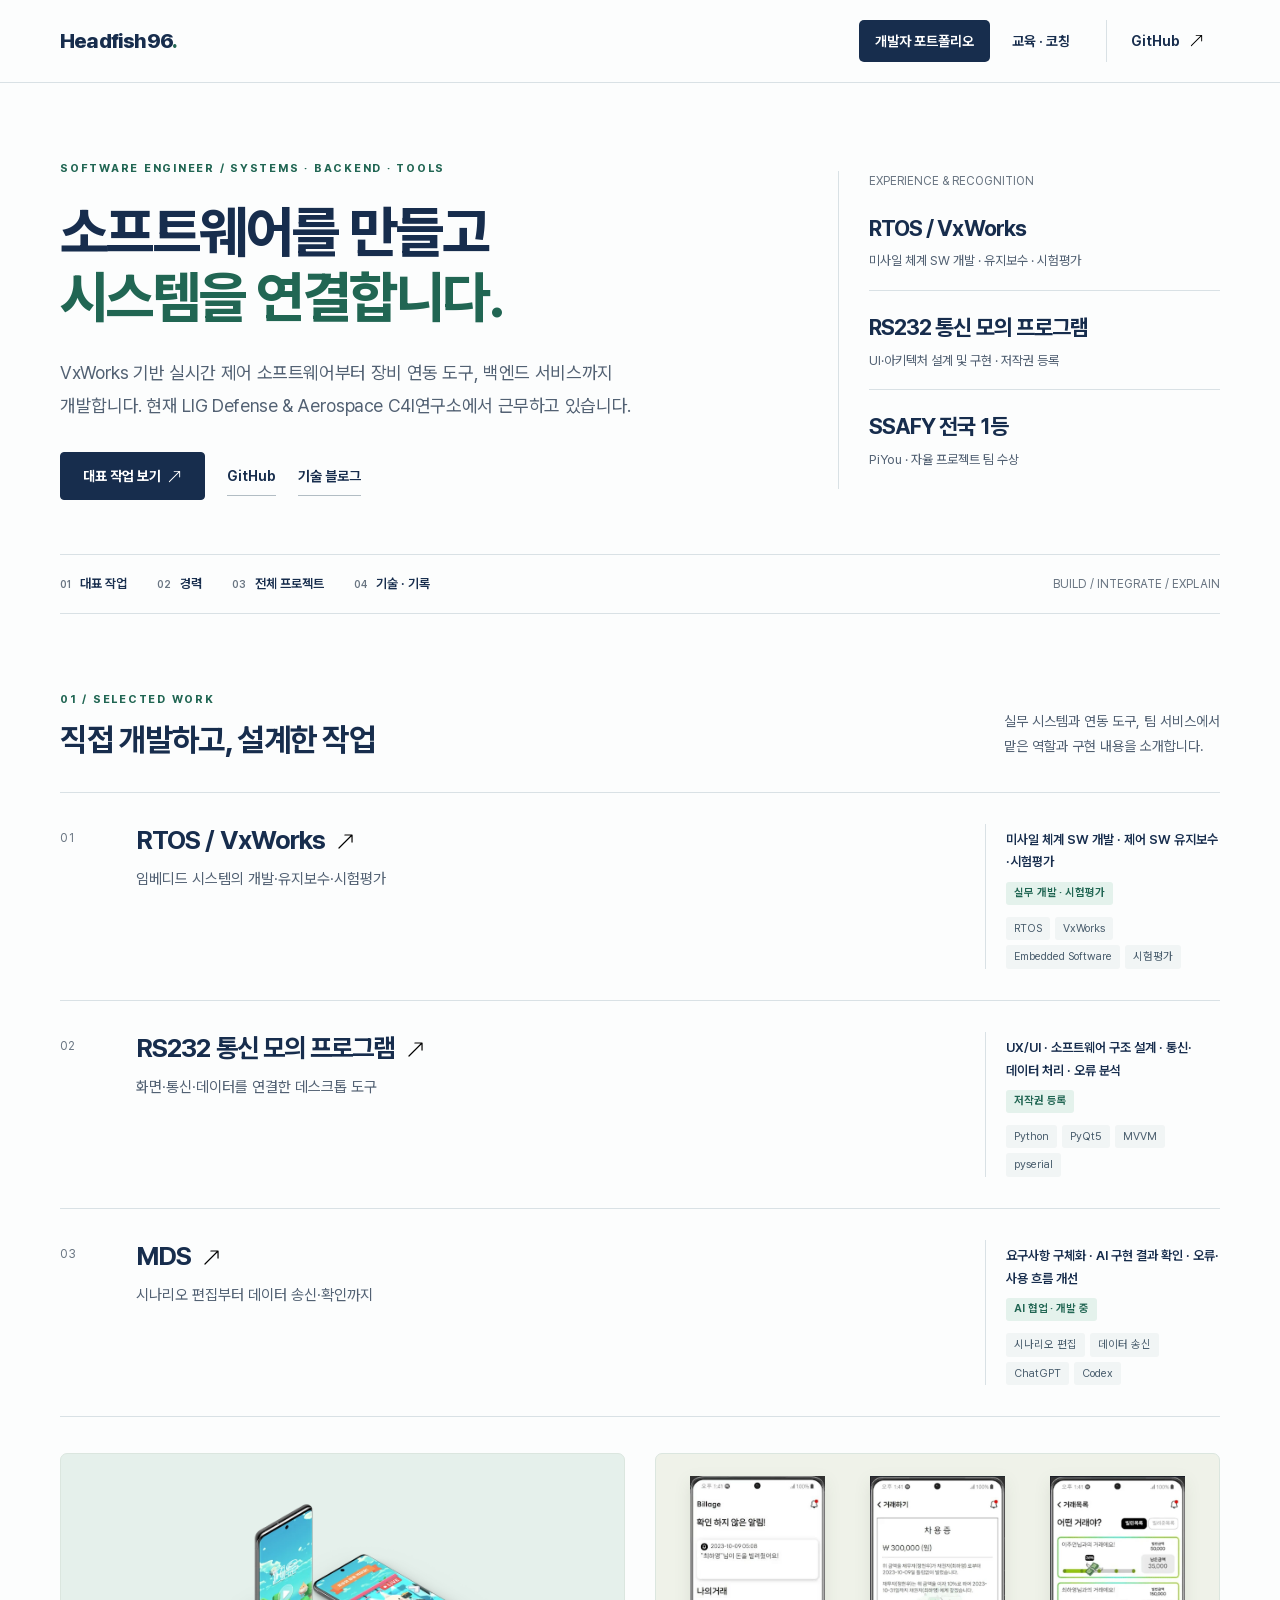
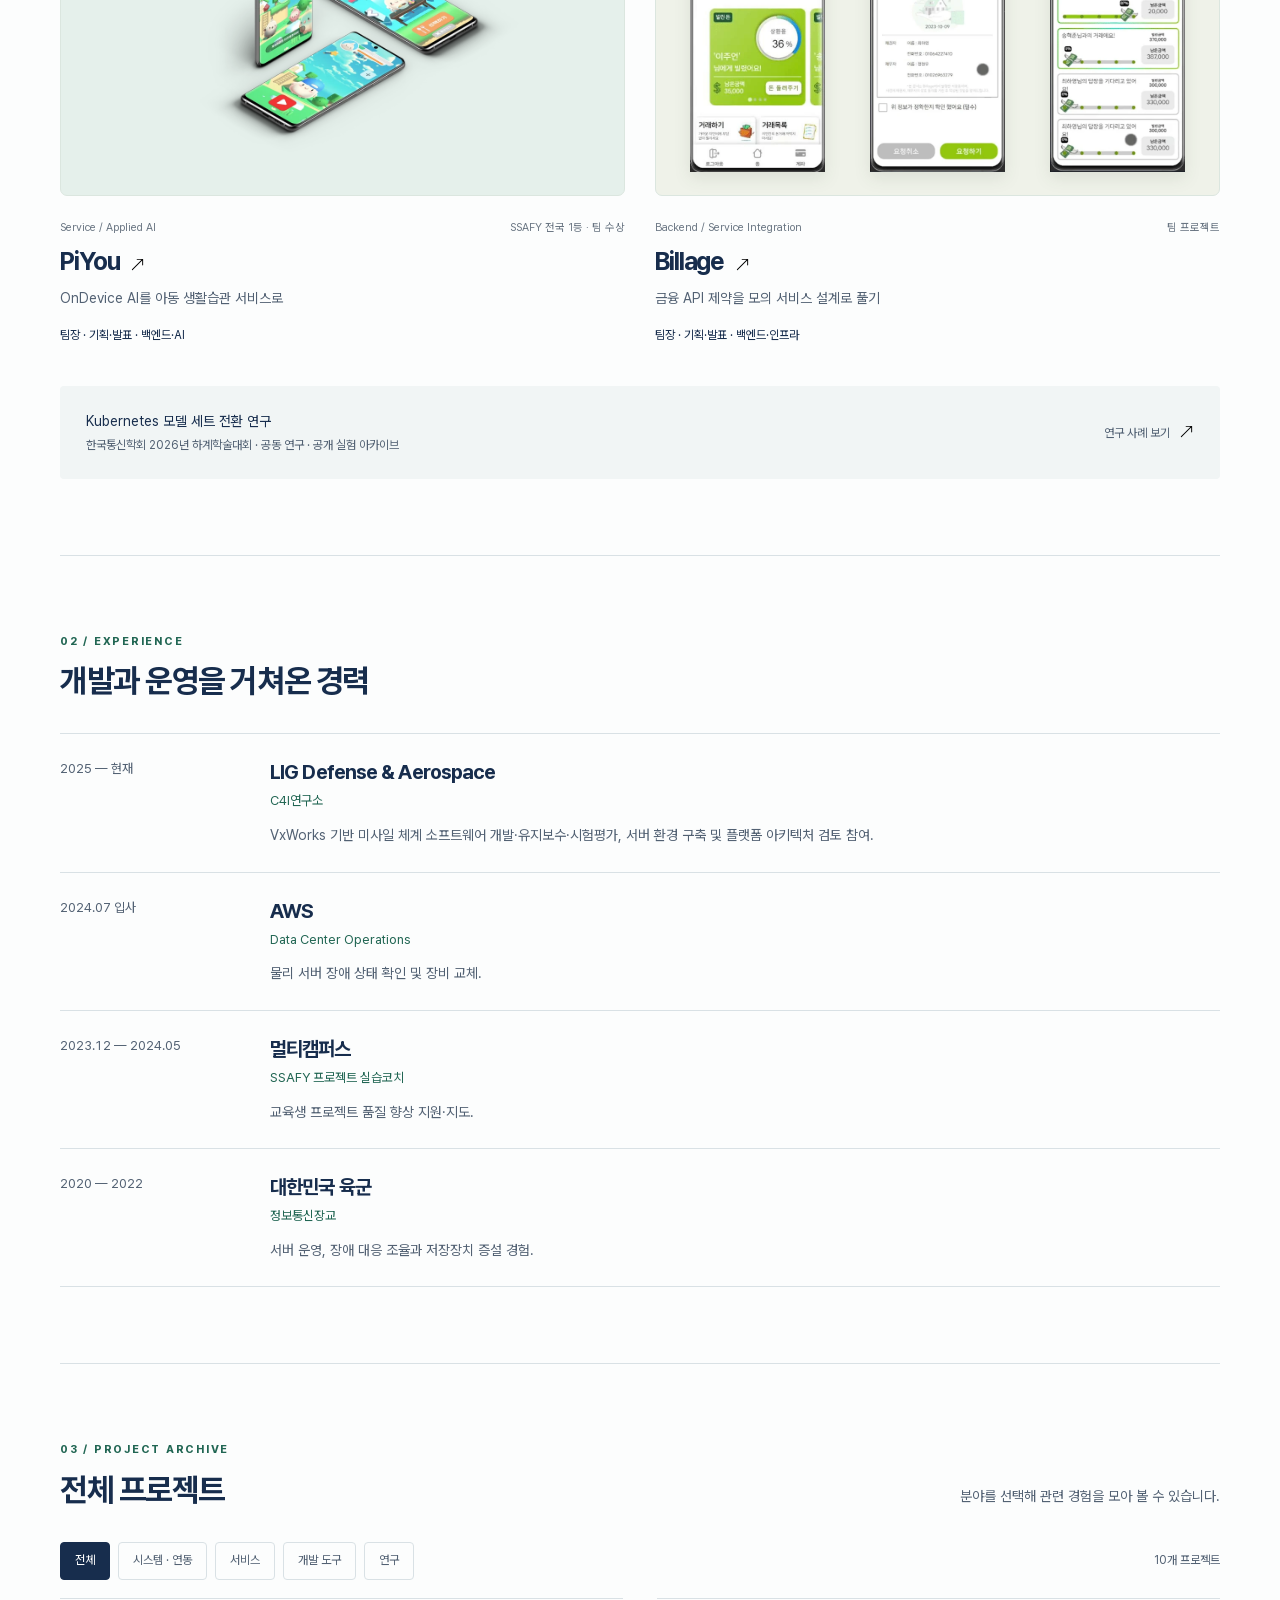
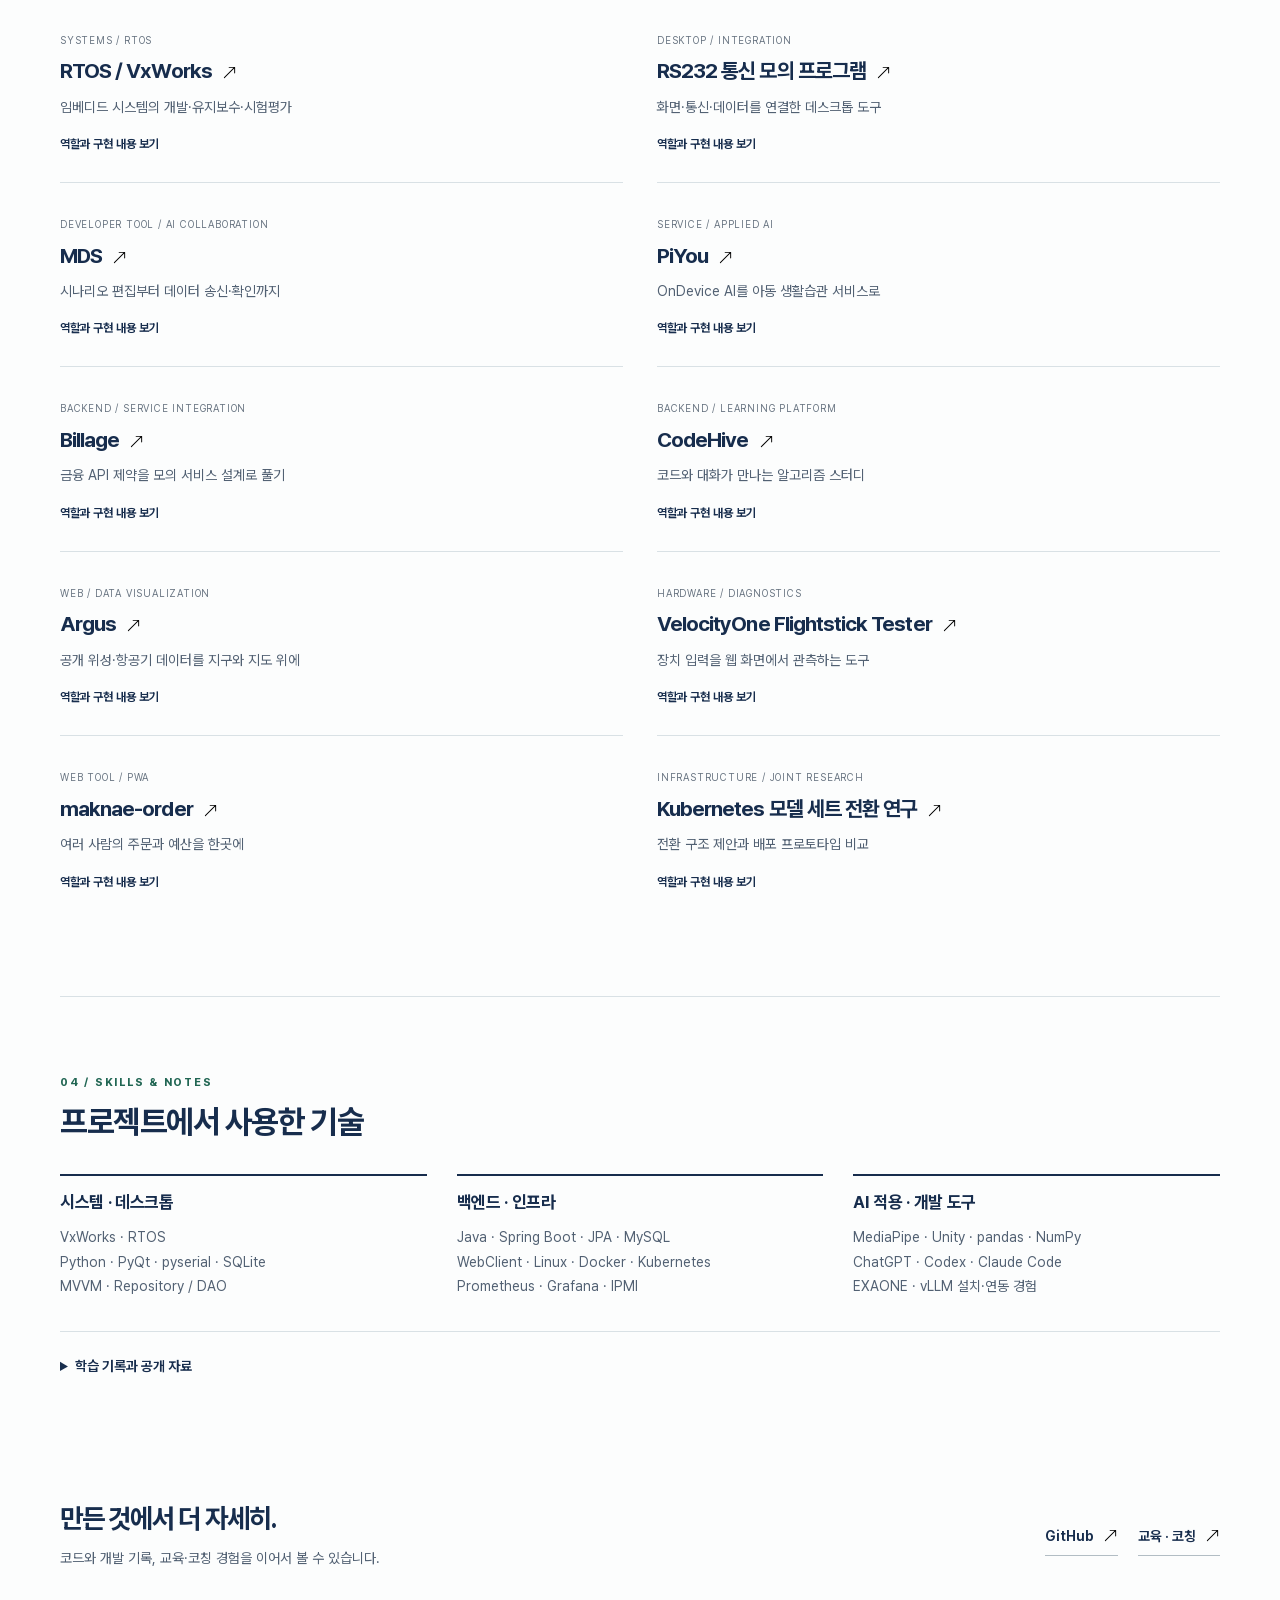
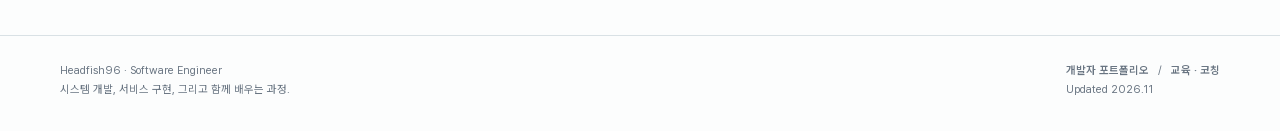
==== docs/developer.html @ dfd62436 "Redesign teaching portfolio and add general developer portfolio" ====
<!doctype html>
<html lang="ko"><head><meta charset="utf-8"><meta name="viewport" content="width=device-width,initial-scale=1">
<title>개발자 포트폴리오 · Headfish96</title><meta name="description" content="VxWorks RTOS, 통신 모의 프로그램, 백엔드와 인프라. Headfish96의 개발·설계 사례와 공개 프로젝트.">
<meta name="theme-color" content="#172d4d"><link rel="canonical" href="https://headfish96.github.io/Headfish96/developer.html">
<meta property="og:title" content="개발자 포트폴리오 · Headfish96"><meta property="og:description" content="VxWorks RTOS, 통신 모의 프로그램, 백엔드와 인프라. Headfish96의 개발·설계 사례와 공개 프로젝트."><meta property="og:type" content="website"><meta property="og:url" content="https://headfish96.github.io/Headfish96/developer.html">
<link rel="icon" href="assets/favicon.svg" type="image/svg+xml"><link rel="preload" href="assets/PretendardVariable.woff2" as="font" type="font/woff2" crossorigin>
<link rel="stylesheet" href="portfolio.css"><script src="portfolio.js" defer></script></head>
<body data-page="developer"><a class="skip" href="#main">본문으로 이동</a>
<header class="site-header"><div class="wrap header-inner"><a class="brand" href="developer.html">Headfish96<span class="brand-dot">.</span></a><nav class="main-nav" aria-label="포트폴리오 선택">
<a href="developer.html" aria-current="page">개발자 포트폴리오</a>
<a href="index.html" >교육 · 코칭</a>
<a class="external" href="https://github.com/Headfish96">GitHub <img class="arrow" src="assets/arrow-up-right.svg" alt="" aria-hidden="true"></a></nav></div></header><main id="main"><div class="wrap"><section class="hero" aria-labelledby="intro-heading"><div><p class="eyebrow">Software Engineer / Systems · Backend · Tools</p><h1 id="intro-heading">소프트웨어를 만들고<br><span>시스템을 연결합니다.</span></h1><p class="lead">VxWorks 기반 실시간 제어 소프트웨어부터 장비 연동 도구, 백엔드 서비스까지 개발합니다. 현재 LIG Defense & Aerospace C4I연구소에서 근무하고 있습니다.</p><div class="hero-links"><a class="button" href="#selected">대표 작업 보기<img class="arrow" src="assets/arrow-up-right.svg" alt="" aria-hidden="true"></a><a class="text-link" href="https://github.com/Headfish96">GitHub</a><a class="text-link" href="https://coder-angrybird.tistory.com/">기술 블로그</a></div></div><aside class="hero-note" aria-label="주요 경험"><p>EXPERIENCE & RECOGNITION</p><div class="proof"><strong>RTOS / VxWorks</strong><span>미사일 체계 SW 개발 · 유지보수 · 시험평가</span></div><div class="proof"><strong>RS232 통신 모의 프로그램</strong><span>UI·아키텍처 설계 및 구현 · 저작권 등록</span></div><div class="proof"><strong>SSAFY 전국 1등</strong><span>PiYou · 자율 프로젝트 팀 수상</span></div></aside></section>
<nav class="section-nav" aria-label="페이지 목차"><a href="#selected"><span class="number">01</span>대표 작업</a><a href="#experience"><span class="number">02</span>경력</a><a href="#archive"><span class="number">03</span>전체 프로젝트</a><a href="#skills"><span class="number">04</span>기술 · 기록</a><span class="meta">BUILD / INTEGRATE / EXPLAIN</span></nav>
<section class="section" id="selected"><div class="section-head"><div><p class="eyebrow">01 / Selected work</p><h2>직접 개발하고, 설계한 작업</h2></div><p>실무 시스템과 연동 도구, 팀 서비스에서<br>맡은 역할과 구현 내용을 소개합니다.</p></div><div class="project-list"><article class="project-item" id="rtos"><span class="project-num">01</span><div><h3><a href="projects/rtos.html">RTOS / VxWorks <img class="arrow" src="assets/arrow-up-right.svg" alt="" aria-hidden="true"></a></h3><p class="summary">임베디드 시스템의 개발·유지보수·시험평가</p></div><div class="project-meta"><strong>미사일 체계 SW 개발 · 제어 SW 유지보수·시험평가</strong><span class="status">실무 개발 · 시험평가</span><ul class="tags" aria-label="사용 기술"><li>RTOS</li><li>VxWorks</li><li>Embedded Software</li><li>시험평가</li></ul></div></article><article class="project-item" id="serial-simulator"><span class="project-num">02</span><div><h3><a href="projects/serial-simulator.html">RS232 통신 모의 프로그램 <img class="arrow" src="assets/arrow-up-right.svg" alt="" aria-hidden="true"></a></h3><p class="summary">화면·통신·데이터를 연결한 데스크톱 도구</p></div><div class="project-meta"><strong>UX/UI · 소프트웨어 구조 설계 · 통신·데이터 처리 · 오류 분석</strong><span class="status">저작권 등록</span><ul class="tags" aria-label="사용 기술"><li>Python</li><li>PyQt5</li><li>MVVM</li><li>pyserial</li></ul></div></article><article class="project-item" id="mds"><span class="project-num">03</span><div><h3><a href="projects/mds.html">MDS <img class="arrow" src="assets/arrow-up-right.svg" alt="" aria-hidden="true"></a></h3><p class="summary">시나리오 편집부터 데이터 송신·확인까지</p></div><div class="project-meta"><strong>요구사항 구체화 · AI 구현 결과 확인 · 오류·사용 흐름 개선</strong><span class="status">AI 협업 · 개발 중</span><ul class="tags" aria-label="사용 기술"><li>시나리오 편집</li><li>데이터 송신</li><li>ChatGPT</li><li>Codex</li></ul></div></article></div><div class="showcase"><article class="showcase-card" id="piyou"><a class="showcase-media piyou" href="projects/piyou.html" aria-label="PiYou 상세 사례"><img src="assets/piyou.webp" alt="PiYou의 실제 모바일 앱 화면" loading="lazy"></a><div class="showcase-copy"><div class="kicker"><span>Service / Applied AI</span><span>SSAFY 전국 1등 · 팀 수상</span></div><h3><a href="projects/piyou.html">PiYou <img class="arrow" src="assets/arrow-up-right.svg" alt="" aria-hidden="true"></a></h3><p>OnDevice AI를 아동 생활습관 서비스로</p><p class="role">팀장 · 기획·발표 · 백엔드·AI</p></div></article><article class="showcase-card" id="billage"><a class="showcase-media billage" href="projects/billage.html" aria-label="Billage 상세 사례"><img src="assets/billage-home.webp" alt="Billage 거래 현황 화면" loading="lazy" width="270" height="550"><img src="assets/billage-contract.webp" alt="Billage 차용증 화면" loading="lazy" width="270" height="550"><img src="assets/billage-history.webp" alt="Billage 거래 내역 화면" loading="lazy" width="270" height="550"></a><div class="showcase-copy"><div class="kicker"><span>Backend / Service Integration</span><span>팀 프로젝트</span></div><h3><a href="projects/billage.html">Billage <img class="arrow" src="assets/arrow-up-right.svg" alt="" aria-hidden="true"></a></h3><p>금융 API 제약을 모의 서비스 설계로 풀기</p><p class="role">팀장 · 기획·발표 · 백엔드·인프라</p></div></article></div><a class="inline-more" href="projects/model-transition.html"><div><p>Kubernetes 모델 세트 전환 연구</p><span>한국통신학회 2026년 하계학술대회 · 공동 연구 · 공개 실험 아카이브</span></div><span>연구 사례 보기 <img class="arrow" src="assets/arrow-up-right.svg" alt="" aria-hidden="true"></span></a></section>
<section class="section" id="experience"><div class="section-head"><div><p class="eyebrow">02 / Experience</p><h2>개발과 운영을 거쳐온 경력</h2></div></div><div class="experience-list"><article class="experience-item"><time>2025 — 현재</time><div><h3>LIG Defense & Aerospace</h3><p class="role">C4I연구소</p><p>VxWorks 기반 미사일 체계 소프트웨어 개발·유지보수·시험평가, 서버 환경 구축 및 플랫폼 아키텍처 검토 참여.</p></div></article><article class="experience-item"><time>2024.07 입사</time><div><h3>AWS</h3><p class="role">Data Center Operations</p><p>물리 서버 장애 상태 확인 및 장비 교체.</p></div></article><article class="experience-item"><time>2023.12 — 2024.05</time><div><h3>멀티캠퍼스</h3><p class="role">SSAFY 프로젝트 실습코치</p><p>교육생 프로젝트 품질 향상 지원·지도.</p></div></article><article class="experience-item"><time>2020 — 2022</time><div><h3>대한민국 육군</h3><p class="role">정보통신장교</p><p>서버 운영, 장애 대응 조율과 저장장치 증설 경험.</p></div></article></div></section>
<section class="section" id="archive"><div class="section-head"><div><p class="eyebrow">03 / Project archive</p><h2>전체 프로젝트</h2></div><p>분야를 선택해 관련 경험을 모아 볼 수 있습니다.</p></div><div class="archive-top"><div class="filters" role="group" aria-label="프로젝트 분야"><button class="filter" type="button" data-filter="all" aria-pressed="true">전체</button><button class="filter" type="button" data-filter="systems" aria-pressed="false">시스템 · 연동</button><button class="filter" type="button" data-filter="services" aria-pressed="false">서비스</button><button class="filter" type="button" data-filter="tools" aria-pressed="false">개발 도구</button><button class="filter" type="button" data-filter="research" aria-pressed="false">연구</button></div><p class="result-count" aria-live="polite" data-result-count>10개 프로젝트</p></div><div class="archive-grid"><article class="archive-item" data-project-category="systems"><p class="category">Systems / RTOS</p><h3><a href="projects/rtos.html">RTOS / VxWorks <img class="arrow" src="assets/arrow-up-right.svg" alt="" aria-hidden="true"></a></h3><p>임베디드 시스템의 개발·유지보수·시험평가</p><a class="details-link" href="projects/rtos.html">역할과 구현 내용 보기</a></article><article class="archive-item" data-project-category="systems"><p class="category">Desktop / Integration</p><h3><a href="projects/serial-simulator.html">RS232 통신 모의 프로그램 <img class="arrow" src="assets/arrow-up-right.svg" alt="" aria-hidden="true"></a></h3><p>화면·통신·데이터를 연결한 데스크톱 도구</p><a class="details-link" href="projects/serial-simulator.html">역할과 구현 내용 보기</a></article><article class="archive-item" data-project-category="tools"><p class="category">Developer Tool / AI Collaboration</p><h3><a href="projects/mds.html">MDS <img class="arrow" src="assets/arrow-up-right.svg" alt="" aria-hidden="true"></a></h3><p>시나리오 편집부터 데이터 송신·확인까지</p><a class="details-link" href="projects/mds.html">역할과 구현 내용 보기</a></article><article class="archive-item" data-project-category="services"><p class="category">Service / Applied AI</p><h3><a href="projects/piyou.html">PiYou <img class="arrow" src="assets/arrow-up-right.svg" alt="" aria-hidden="true"></a></h3><p>OnDevice AI를 아동 생활습관 서비스로</p><a class="details-link" href="projects/piyou.html">역할과 구현 내용 보기</a></article><article class="archive-item" data-project-category="services"><p class="category">Backend / Service Integration</p><h3><a href="projects/billage.html">Billage <img class="arrow" src="assets/arrow-up-right.svg" alt="" aria-hidden="true"></a></h3><p>금융 API 제약을 모의 서비스 설계로 풀기</p><a class="details-link" href="projects/billage.html">역할과 구현 내용 보기</a></article><article class="archive-item" data-project-category="services"><p class="category">Backend / Learning Platform</p><h3><a href="projects/codehive.html">CodeHive <img class="arrow" src="assets/arrow-up-right.svg" alt="" aria-hidden="true"></a></h3><p>코드와 대화가 만나는 알고리즘 스터디</p><a class="details-link" href="projects/codehive.html">역할과 구현 내용 보기</a></article><article class="archive-item" data-project-category="tools"><p class="category">Web / Data Visualization</p><h3><a href="projects/argus.html">Argus <img class="arrow" src="assets/arrow-up-right.svg" alt="" aria-hidden="true"></a></h3><p>공개 위성·항공기 데이터를 지구와 지도 위에</p><a class="details-link" href="projects/argus.html">역할과 구현 내용 보기</a></article><article class="archive-item" data-project-category="systems"><p class="category">Hardware / Diagnostics</p><h3><a href="projects/flightstick.html">VelocityOne Flightstick Tester <img class="arrow" src="assets/arrow-up-right.svg" alt="" aria-hidden="true"></a></h3><p>장치 입력을 웹 화면에서 관측하는 도구</p><a class="details-link" href="projects/flightstick.html">역할과 구현 내용 보기</a></article><article class="archive-item" data-project-category="tools"><p class="category">Web Tool / PWA</p><h3><a href="projects/maknae.html">maknae-order <img class="arrow" src="assets/arrow-up-right.svg" alt="" aria-hidden="true"></a></h3><p>여러 사람의 주문과 예산을 한곳에</p><a class="details-link" href="projects/maknae.html">역할과 구현 내용 보기</a></article><article class="archive-item" data-project-category="research"><p class="category">Infrastructure / Joint Research</p><h3><a href="projects/model-transition.html">Kubernetes 모델 세트 전환 연구 <img class="arrow" src="assets/arrow-up-right.svg" alt="" aria-hidden="true"></a></h3><p>전환 구조 제안과 배포 프로토타입 비교</p><a class="details-link" href="projects/model-transition.html">역할과 구현 내용 보기</a></article></div></section>
<section class="section" id="skills"><div class="section-head"><div><p class="eyebrow">04 / Skills & notes</p><h2>프로젝트에서 사용한 기술</h2></div></div><div class="skill-grid"><article class="skill-block"><h3>시스템 · 데스크톱</h3><p>VxWorks · RTOS<br>Python · PyQt · pyserial · SQLite<br>MVVM · Repository / DAO</p></article><article class="skill-block"><h3>백엔드 · 인프라</h3><p>Java · Spring Boot · JPA · MySQL<br>WebClient · Linux · Docker · Kubernetes<br>Prometheus · Grafana · IPMI</p></article><article class="skill-block"><h3>AI 적용 · 개발 도구</h3><p>MediaPipe · Unity · pandas · NumPy<br>ChatGPT · Codex · Claude Code<br>EXAONE · vLLM 설치·연동 경험</p></article></div><details class="learning"><summary>학습 기록과 공개 자료</summary><div class="learning-links"><a href="https://github.com/Headfish96/Algorithm">알고리즘</a><a href="https://github.com/Headfish96/CS-Study">CS 스터디</a><a href="https://github.com/Headfish96/Today-I-Learn">TIL</a><a href="https://github.com/Headfish96/Online-Judge">온라인 저지</a><a href="https://github.com/Headfish96/PY4E_Boostcourse">Python 실습</a><a href="https://github.com/Headfish96/Headfish96/blob/main/projects/quant-research.md">데이터 분석 연구</a></div></details></section>
<section class="contact-strip"><div><h2>만든 것에서 더 자세히.</h2><p>코드와 개발 기록, 교육·코칭 경험을 이어서 볼 수 있습니다.</p></div><div class="contact-links"><a class="text-link" href="https://github.com/Headfish96">GitHub <img class="arrow" src="assets/arrow-up-right.svg" alt="" aria-hidden="true"></a><a class="text-link" href="index.html">교육 · 코칭 <img class="arrow" src="assets/arrow-up-right.svg" alt="" aria-hidden="true"></a></div></section></div></main><footer class="site-footer"><div class="wrap footer-inner"><p>Headfish96 · Software Engineer<br>시스템 개발, 서비스 구현, 그리고 함께 배우는 과정.</p><p><a href="developer.html">개발자 포트폴리오</a> &nbsp; / &nbsp; <a href="index.html">교육 · 코칭</a><br>Updated 2026.11</p></div></footer></body></html>
---- docs/portfolio.css ----
@font-face{font-family:Pretendard;src:url('assets/PretendardVariable.woff2') format('woff2');font-weight:45 920;font-style:normal;font-display:swap}
:root{--ink:#172d4d;--muted:#526173;--faint:#697582;--paper:#fcfdfd;--soft:#f1f5f5;--line:#d9e1e5;--accent:#216653;--mint:#e4f2ec;--blue:#235ce3;--wrap:1160px}
*{box-sizing:border-box}html{scroll-behavior:auto;scroll-padding-top:110px}body{margin:0;background:var(--paper);color:var(--ink);font:16px/1.75 Pretendard,-apple-system,BlinkMacSystemFont,'Apple SD Gothic Neo',sans-serif;word-break:keep-all;-webkit-font-smoothing:antialiased}a{color:inherit;text-decoration:none}a:hover{color:var(--accent)}button{font:inherit}button,a{-webkit-tap-highlight-color:transparent}a:focus-visible,button:focus-visible,summary:focus-visible{outline:3px solid var(--blue);outline-offset:5px}img{display:block;max-width:100%;height:auto}h1,h2,h3,p{margin:0}h1,h2,h3{line-height:1.25;letter-spacing:-.045em}ul,ol{padding-left:1.2em}li+li{margin-top:8px}button{cursor:pointer}.wrap{width:min(var(--wrap),calc(100% - 96px));margin:auto}.skip{position:fixed;left:20px;top:-100px;padding:12px 20px;background:var(--ink);color:white;z-index:100}.skip:focus{top:16px}.site-header{position:sticky;top:0;z-index:20;background:rgba(252,253,253,.96);backdrop-filter:blur(16px);border-bottom:1px solid var(--line)}.header-inner{height:82px;display:flex;justify-content:space-between;align-items:center;gap:24px}.brand{font-size:21px;font-weight:800;letter-spacing:-.8px}.brand-dot{color:var(--accent)}.main-nav{display:flex;gap:6px;align-items:center;font-size:14px;font-weight:650}.main-nav>a{padding:9px 16px;border-radius:5px}.main-nav>a[aria-current=page]{background:var(--ink);color:white}.main-nav .external{margin-left:14px;border-left:1px solid var(--line);border-radius:0;padding-left:24px}.arrow{width:15px;height:15px;display:inline-block;margin-left:6px;vertical-align:-2px}.eyebrow{font-size:11px;letter-spacing:.16em;font-weight:750;text-transform:uppercase;color:var(--accent)}.hero{padding:76px 0 54px;display:grid;grid-template-columns:minmax(0,1.85fr) minmax(270px,1fr);gap:70px;align-items:center}.hero h1{font-size:clamp(42px,4.4vw,65px);font-weight:760;line-height:1.15;margin:22px 0 26px}.hero h1 span{color:var(--accent)}.lead{font-size:18px;line-height:1.85;color:var(--muted);max-width:610px;letter-spacing:-.02em}.hero-links{display:flex;flex-wrap:wrap;align-items:center;gap:22px;margin-top:30px}.button{display:inline-flex;align-items:center;justify-content:center;min-height:48px;padding:10px 22px;background:var(--ink);color:white;font-size:14px;font-weight:700;border:1px solid var(--ink);border-radius:4px}.button:hover{color:white;background:var(--accent);border-color:var(--accent)}.button .arrow{filter:brightness(0) invert(1)}.button.secondary{background:transparent;color:var(--ink);border-color:var(--line)}.text-link{font-size:14px;font-weight:650;border-bottom:1px solid #b2bdc4;padding:7px 0}.hero-note{border-left:1px solid var(--line);padding-left:30px}.hero-note>p{font-size:12px;color:var(--faint);margin-bottom:17px}.proof{padding:17px 0;border-top:1px solid var(--line)}.proof:first-of-type{border-top:0;padding-top:0}.proof strong{display:block;font-size:22px;font-weight:700;letter-spacing:-.04em}.proof span{display:block;font-size:13px;color:var(--muted);margin-top:3px}.section-nav{border-top:1px solid var(--line);border-bottom:1px solid var(--line);display:flex;gap:30px;align-items:center;min-height:60px;font-size:13px;font-weight:600}.section-nav a{padding:14px 0;display:inline-block}.section-nav .number{color:var(--faint);font-size:10px;margin-right:9px}.section-nav .meta{margin-left:auto;color:var(--faint);font-weight:400;font-size:12px}.section{padding:76px 0}.section+.section{border-top:1px solid var(--line)}.section-head{display:flex;justify-content:space-between;align-items:flex-end;gap:30px;margin-bottom:32px}.section-head h2{font-size:32px;font-weight:700;margin-top:10px}.section-head>p{font-size:14px;line-height:1.8;color:var(--muted);max-width:360px}.project-list{border-top:1px solid var(--line)}.project-item{display:grid;grid-template-columns:56px minmax(0,1fr) 235px;gap:20px;padding:31px 0;border-bottom:1px solid var(--line);align-items:start;position:relative}.project-num{font-size:12px;color:var(--faint);padding-top:4px;font-variant-numeric:tabular-nums}.project-item h3{font-size:26px;letter-spacing:-.035em;margin-bottom:10px}.project-item h3 a{display:inline-block}.project-item h3 .arrow{width:19px;height:19px}.project-item .summary{font-size:15px;color:var(--muted);max-width:550px;line-height:1.8}.project-meta{padding:5px 0 0 20px;border-left:1px solid var(--line);font-size:12px}.project-meta strong{display:block;font-size:13px;margin-bottom:8px;font-weight:600}.project-meta .tags{margin:12px 0 0;gap:5px}.tags{display:flex;gap:6px;flex-wrap:wrap;list-style:none;padding:0;margin:14px 0 0}.tags li{font-size:11px;background:var(--soft);padding:3px 8px;border-radius:3px;margin:0;color:#485c6c;line-height:1.6}.status{display:inline-block;font-size:11px;font-weight:650;line-height:1.5;letter-spacing:-.01em;color:var(--accent)}.project-meta .status{padding:3px 8px;background:var(--mint);border-radius:3px}.showcase{display:grid;grid-template-columns:1fr 1fr;gap:30px;margin-top:36px}.showcase-card{min-width:0}.showcase-media{display:flex;justify-content:center;align-items:center;aspect-ratio:1.65;overflow:hidden;background:#e5f0eb;border:1px solid #dbe6df;border-radius:7px}.showcase-media img{width:100%;height:100%;object-fit:contain;padding:18px;transition:transform .3s}.showcase-card:hover .showcase-media img{transform:scale(1.025)}.showcase-media.billage{background:#eff2e9}.showcase-media.billage img{width:32%;height:87%;padding:0;filter:drop-shadow(0 6px 8px #1c302018)}.showcase-copy{padding:22px 0 8px}.showcase-copy .kicker{display:flex;justify-content:space-between;gap:12px;font-size:11px;color:var(--faint);margin-bottom:9px}.showcase-copy h3{font-size:25px}.showcase-copy p{font-size:14px;color:var(--muted);margin-top:9px}.showcase-copy .role{font-size:12px;margin-top:14px;color:var(--ink)}.inline-more{display:flex;justify-content:space-between;align-items:center;gap:20px;background:var(--soft);padding:23px 26px;margin-top:32px;border-radius:4px}.inline-more p{font-size:14px}.inline-more span{display:block;font-size:12px;color:var(--muted);margin-top:2px}.inline-more>a{white-space:nowrap;font-size:13px;font-weight:650}.experience-list{margin:0}.experience-item{display:grid;grid-template-columns:180px 1fr;gap:30px;padding:24px 0;border-top:1px solid var(--line)}.experience-item:last-child{border-bottom:1px solid var(--line)}.experience-item time{font-size:13px;color:var(--muted);font-variant-numeric:tabular-nums}.experience-item h3{font-size:20px;line-height:1.45}.experience-item .role{font-size:13px;color:var(--accent);margin-top:3px}.experience-item p{font-size:14px;color:var(--muted);margin-top:10px;max-width:720px}.archive-top{display:flex;flex-wrap:wrap;justify-content:space-between;gap:20px;align-items:center;margin-bottom:18px}.filters{display:flex;flex-wrap:wrap;gap:8px}.filter{border:1px solid var(--line);background:transparent;color:var(--muted);padding:7px 14px;min-height:38px;font-size:12px;border-radius:4px}.filter[aria-pressed=true]{background:var(--ink);border-color:var(--ink);color:white}.result-count{font-size:12px;color:var(--muted)}.archive-grid{display:grid;grid-template-columns:repeat(2,minmax(0,1fr));gap:0 34px}.archive-item{padding:25px 0;border-top:1px solid var(--line)}.archive-item[hidden]{display:none}.archive-item .category{font-size:10px;letter-spacing:.08em;text-transform:uppercase;color:var(--faint)}.archive-item h3{font-size:21px;line-height:1.45;margin-top:7px}.archive-item p{font-size:14px;color:var(--muted);margin-top:8px}.archive-item .details-link{display:inline-block;font-size:12px;font-weight:650;margin-top:15px}.skill-grid{display:grid;grid-template-columns:repeat(3,1fr);gap:30px}.skill-block{border-top:2px solid var(--ink);padding-top:16px}.skill-block h3{font-size:17px;letter-spacing:-.02em}.skill-block p{font-size:14px;color:var(--muted);margin-top:12px}.contact-strip{padding:48px 0 64px;display:flex;justify-content:space-between;align-items:center;gap:30px}.contact-strip h2{font-size:27px}.contact-strip p{font-size:14px;color:var(--muted);margin-top:10px}.contact-links{display:flex;flex-wrap:wrap;gap:20px}.site-footer{border-top:1px solid var(--line);padding:25px 0 32px}.footer-inner{display:flex;justify-content:space-between;gap:28px;font-size:11px;color:var(--faint)}.footer-inner a{font-weight:600}.coach-hero{padding-bottom:56px}.coach-proof{background:var(--mint);padding:30px;border:1px solid #d5e5dc;border-radius:6px;align-self:stretch;display:flex;flex-direction:column;justify-content:center}.coach-proof .eyebrow{margin-bottom:18px}.coach-proof h2{font-size:28px;line-height:1.3}.coach-proof .period{font-size:13px;color:var(--accent);margin-top:12px}.coach-proof p{font-size:14px;color:var(--muted);margin-top:18px}.coach-proof .note-link{margin-top:22px;font-size:13px;font-weight:650}.coach-layout{display:grid;grid-template-columns:280px 1fr;gap:70px}.coach-layout .section-head{display:block;margin:0}.coach-body>p{font-size:16px;color:var(--muted);max-width:710px;line-height:1.9}.focus-grid{display:grid;grid-template-columns:repeat(3,1fr);gap:26px;margin-top:30px}.focus-item{border-top:1px solid var(--line);padding-top:20px}.focus-item .label{font-size:11px;color:var(--accent);font-weight:700}.focus-item h3{font-size:19px;margin:9px 0 10px}.focus-item p{font-size:14px;color:var(--muted);line-height:1.85}.practice-list{list-style:none;padding:0;margin:0;counter-reset:steps}.practice-list li{display:grid;grid-template-columns:40px 1fr;gap:16px;border-top:1px solid var(--line);padding:24px 0;margin:0;counter-increment:steps}.practice-list li::before{content:'0' counter(steps);color:var(--accent);font-size:12px;padding-top:3px}.practice-list h3{font-size:20px}.practice-list p{font-size:14px;color:var(--muted);margin-top:8px}.coach-projects{display:grid;grid-template-columns:1.2fr 1fr;gap:34px}.coach-projects .showcase-card{grid-row:span 2}.coach-projects .showcase-media{aspect-ratio:1.45}.coach-projects .mini-case{border-top:1px solid var(--line);padding-top:20px}.mini-case h3{font-size:23px;margin:10px 0}.mini-case p{font-size:14px;color:var(--muted)}.mini-case .text-link{display:inline-block;font-size:12px;margin-top:15px}.schedule{display:grid;grid-template-columns:1fr 1fr;gap:60px;background:var(--mint);padding:40px;border-radius:6px}.schedule h2{font-size:30px}.schedule p{font-size:15px;margin-top:18px;color:var(--muted)}.schedule ul{list-style:none;margin:0;padding:0}.schedule li{padding:14px 0;border-bottom:1px solid #c4d9cd;display:flex;gap:25px;margin:0}.schedule li:first-child{padding-top:0}.schedule li:last-child{border:0}.schedule strong{min-width:80px;font-size:14px}.schedule li span{font-size:14px;color:var(--muted)}.bread{display:flex;gap:12px;align-items:center;font-size:12px;color:var(--muted);padding-top:30px}.case-hero{padding:48px 0 42px;max-width:920px}.case-hero h1{font-size:clamp(36px,4.2vw,58px);margin:18px 0 20px;line-height:1.18}.case-hero .lead{max-width:850px;font-size:19px}.case-meta{display:grid;grid-template-columns:1.2fr 1fr 1fr;border-block:1px solid var(--line);margin:0 0 48px}.case-meta>div{padding:21px 25px 21px 0}.case-meta dt{font-size:11px;color:var(--faint);margin-bottom:7px}.case-meta dd{margin:0;font-size:14px}.case-content{display:grid;grid-template-columns:minmax(0,1fr) 280px;gap:85px;padding-bottom:70px}.case-section+.case-section{margin-top:35px;padding-top:32px;border-top:1px solid var(--line)}.case-section h2{font-size:24px;margin-bottom:14px}.case-section p{font-size:16px;line-height:1.95;color:var(--muted)}.case-outcome{background:var(--mint);padding:24px;margin-bottom:28px;border-radius:4px;border:1px solid #d2e3d9}.case-outcome h2{font-size:14px;margin-bottom:12px}.case-outcome p{font-size:14px;line-height:1.9}.case-aside .aside-label{font-size:11px;letter-spacing:.08em;color:var(--faint);margin-bottom:9px}.case-aside .scope{font-size:12px;color:var(--muted);border-top:1px solid var(--line);padding-top:20px;margin-top:24px}.case-aside .case-links{display:flex;align-items:start;flex-direction:column;gap:8px;font-size:13px;font-weight:650}.case-figure{margin:0 0 42px;background:var(--soft);border:1px solid var(--line);padding:30px;border-radius:5px}.case-figure img{max-height:480px;margin:auto;object-fit:contain}.case-figure figcaption{font-size:11px;color:var(--faint);text-align:center;margin-top:20px}.case-next{border-top:1px solid var(--line);padding:30px 0 55px;display:flex;justify-content:space-between;gap:30px;align-items:center}.case-next p{font-size:11px;color:var(--faint)}.case-next a{font-size:20px;font-weight:650;display:block;margin-top:6px}.note{font-size:12px;color:var(--muted)}.learning{margin-top:32px;border-top:1px solid var(--line);padding-top:22px}.learning summary{font-size:14px;cursor:pointer;font-weight:650}.learning-links{display:flex;flex-wrap:wrap;gap:10px 24px;padding-top:17px;font-size:13px}.print-button{border:0;background:transparent;border-bottom:1px solid var(--line);padding:8px 0;color:var(--muted);font-size:12px}
@media(min-width:1500px){.hero{padding-top:90px;padding-bottom:68px}}
@media(max-width:1000px){.wrap{width:calc(100% - 64px)}.hero{gap:38px;grid-template-columns:1.6fr 1fr}.hero h1{font-size:49px}.hero-note{padding-left:24px}.project-item{grid-template-columns:36px 1fr 190px;gap:18px}.coach-layout{grid-template-columns:220px 1fr;gap:40px}.case-content{gap:45px;grid-template-columns:minmax(0,1fr) 250px}.focus-grid{gap:20px}.main-nav .external{margin-left:5px;padding-left:16px}}
@media(max-width:760px){html{scroll-padding-top:118px}.wrap{width:calc(100% - 40px)}.header-inner{min-height:103px;height:auto;padding-block:15px;align-items:flex-start;flex-direction:column;gap:12px}.brand{font-size:20px}.main-nav{width:100%;font-size:12px;gap:5px}.main-nav>a{padding:6px 11px}.main-nav .external{margin-left:auto;padding-left:12px}.hero{grid-template-columns:1fr;padding:44px 0 36px;gap:35px}.hero h1{font-size:clamp(36px,8.6vw,58px);margin:18px 0 20px;line-height:1.2;letter-spacing:-.055em}.lead{font-size:16px;line-height:1.85}.hero-links{gap:20px;margin-top:23px}.hero-note{display:grid;grid-template-columns:1fr 1fr;border:0;padding:0;gap:22px}.hero-note>p{display:none}.proof{border:0;border-top:1px solid var(--line);padding:18px 0 0}.proof:first-of-type{border-top:1px solid var(--line);padding-top:18px}.proof:last-child{grid-column:1/-1;display:none}.proof strong{font-size:19px}.proof span{font-size:11px}.section-nav{min-height:54px;gap:20px;justify-content:flex-start;flex-wrap:wrap;font-size:12px}.section-nav .number{display:none}.section-nav .meta{display:none}.section{padding:48px 0}.section-head{display:block;margin-bottom:26px}.section-head h2{font-size:27px}.section-head>p{margin-top:14px;font-size:13px}.project-item{grid-template-columns:25px 1fr;gap:9px;padding:26px 0}.project-item h3{font-size:23px;line-height:1.4}.project-item .summary{font-size:14px}.project-meta{grid-column:2;border:0;padding:0}.project-meta strong{display:none}.project-meta .tags{display:inline-flex;margin:8px 0 0}.project-meta .status{margin-right:7px}.showcase{grid-template-columns:1fr;gap:30px;margin-top:30px}.showcase-media{aspect-ratio:1.6}.showcase-copy{padding-top:18px}.showcase-copy h3{font-size:24px}.inline-more{align-items:flex-start;flex-direction:column;padding:22px;gap:12px}.experience-item{grid-template-columns:1fr;gap:9px;padding:23px 0}.experience-item time{font-size:11px}.experience-item h3{font-size:19px}.experience-item p{font-size:13px}.archive-grid{grid-template-columns:1fr}.archive-item h3{font-size:21px}.filters{gap:5px}.filter{font-size:11px;padding:6px 10px}.skill-grid{grid-template-columns:1fr;gap:26px}.skill-block{padding-top:13px}.skill-block p{margin-top:8px}.contact-strip{flex-direction:column;align-items:flex-start;padding:36px 0 45px;gap:20px}.contact-strip h2{font-size:25px}.footer-inner{flex-direction:column;gap:8px}.coach-proof{padding:25px}.coach-proof h2{font-size:25px}.coach-proof p{margin-top:12px}.coach-proof .eyebrow{margin-bottom:14px}.coach-proof .note-link{margin-top:18px}.coach-layout{grid-template-columns:1fr;gap:28px}.coach-body>p{font-size:15px}.focus-grid{grid-template-columns:1fr;gap:20px;margin-top:26px}.focus-item{padding-top:17px}.focus-item h3{font-size:19px;margin:7px 0}.focus-item p{font-size:14px}.coach-projects{grid-template-columns:1fr;gap:28px}.coach-projects .showcase-card{grid-row:auto}.coach-projects .showcase-media{aspect-ratio:1.65}.practice-list h3{font-size:19px}.schedule{grid-template-columns:1fr;gap:26px;padding:26px}.schedule h2{font-size:26px}.schedule p{font-size:14px;margin-top:12px}.schedule li{gap:18px}.case-hero{padding:32px 0}.case-hero h1{font-size:36px}.case-hero .lead{font-size:16px}.case-meta{grid-template-columns:1fr;margin-bottom:32px}.case-meta>div{display:grid;grid-template-columns:65px 1fr;padding:13px 0;gap:14px}.case-meta>div+div{border-top:1px solid var(--line)}.case-meta dt{margin:0;padding-top:2px}.case-meta dd{font-size:13px}.case-content{grid-template-columns:1fr;gap:35px;padding-bottom:40px}.case-section h2{font-size:23px}.case-section p{font-size:15px}.case-figure{padding:20px;margin-bottom:28px}.case-next a{font-size:18px}.case-next{align-items:flex-start;flex-direction:column;padding:24px 0 38px}.bread{font-size:11px;gap:9px;padding-top:24px}}
@media(prefers-reduced-motion:reduce){html{scroll-behavior:auto}*{transition:none!important}}
@media print{body{font-size:11pt;background:white}.site-header,.section-nav,.filters,.hero-links,.contact-links,.skip,.print-button,.case-next,.site-footer{display:none!important}.wrap{width:100%}.hero{padding:20px 0;gap:30px}.hero h1{font-size:32pt}.section{padding:25px 0}.project-item,.showcase-card,.experience-item,.archive-item,.case-section{break-inside:avoid}.section-head h2{font-size:20pt}.case-content{display:block}.case-aside{margin-top:30px}.case-meta{margin-bottom:25px}.case-hero{padding:20px 0}.case-hero h1{font-size:30pt}a{color:inherit}a[href^=http]::after{font-size:8pt;color:#526173}.archive-item[hidden]{display:block}.showcase-media{max-height:220px}.coach-layout{grid-template-columns:200px 1fr;gap:30px}.schedule{background:#f3f5f5}.section-nav .meta{display:none}}

.image-gallery{display:grid;grid-template-columns:repeat(3,minmax(0,1fr));gap:18px;max-width:760px;margin:auto}.image-gallery img{width:100%;max-height:460px;object-fit:contain}
@media(max-width:760px){.image-gallery{gap:10px}.image-gallery img{max-height:300px}}
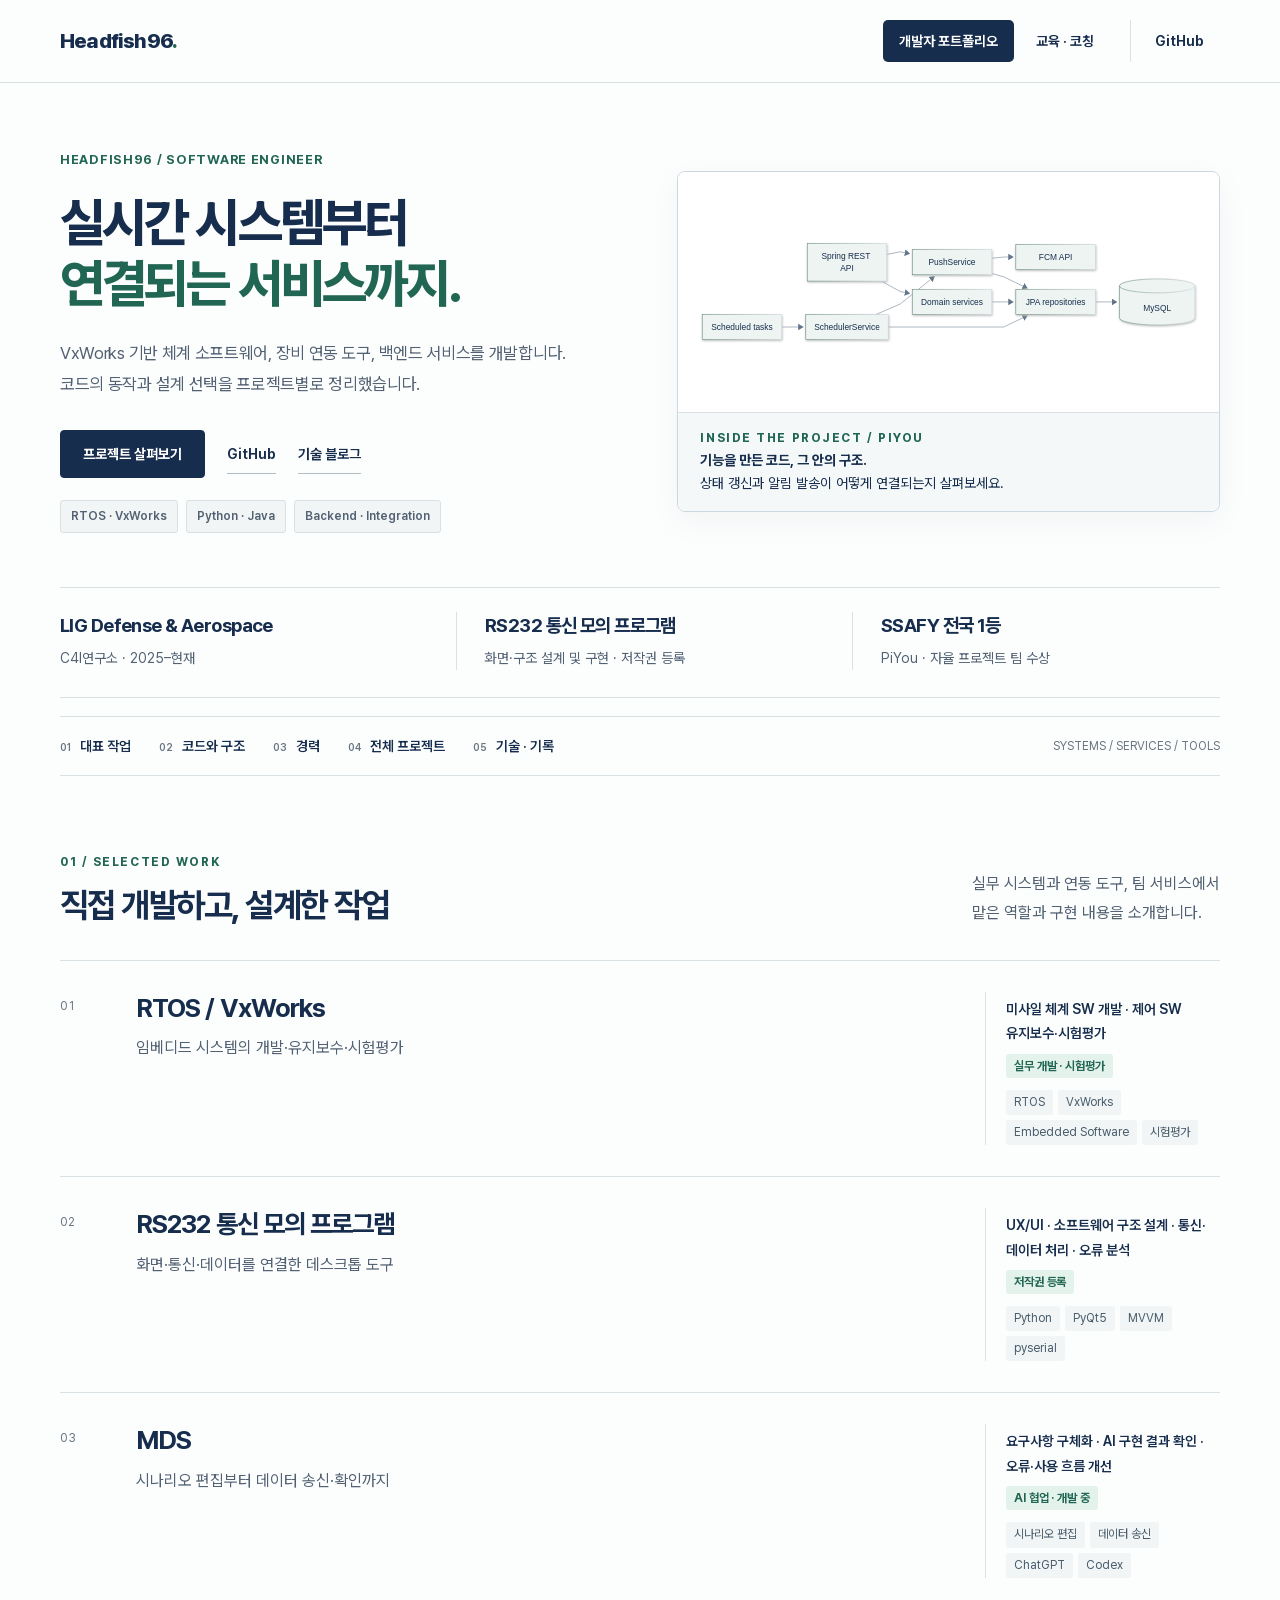
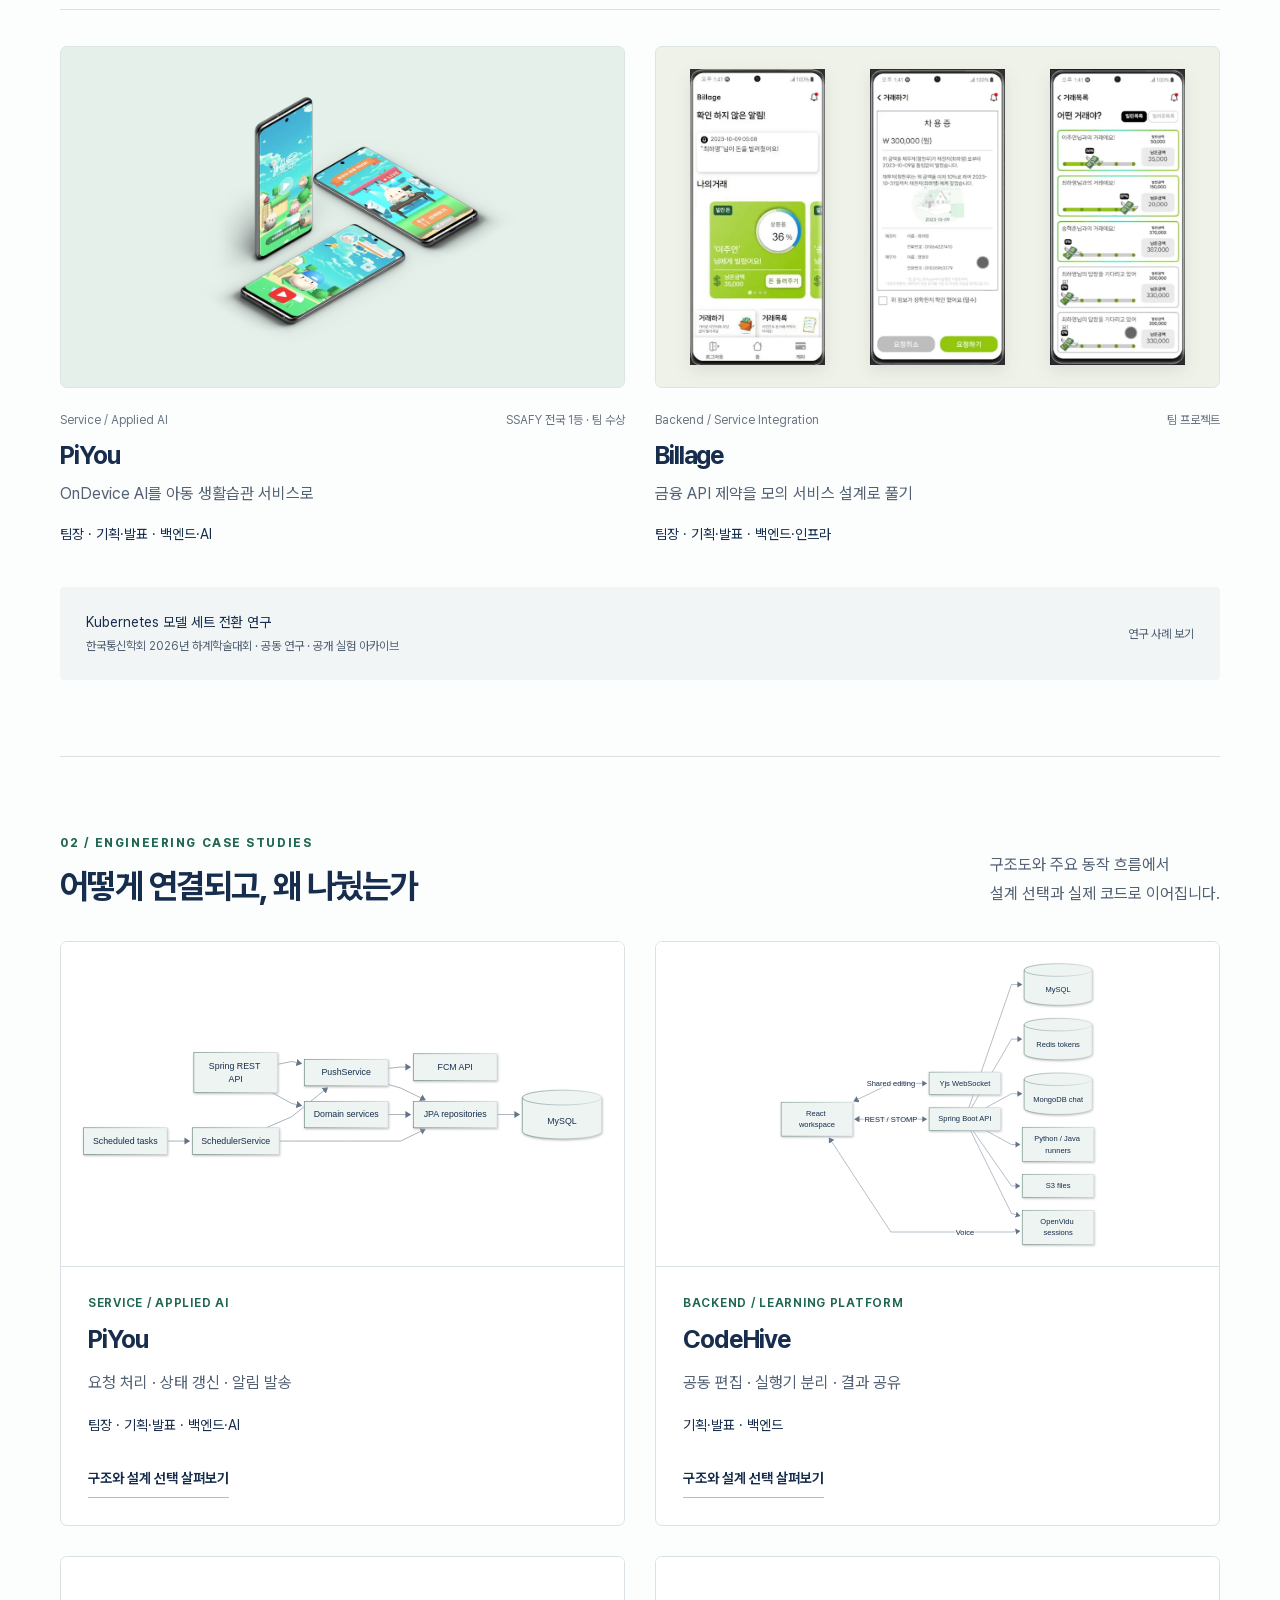
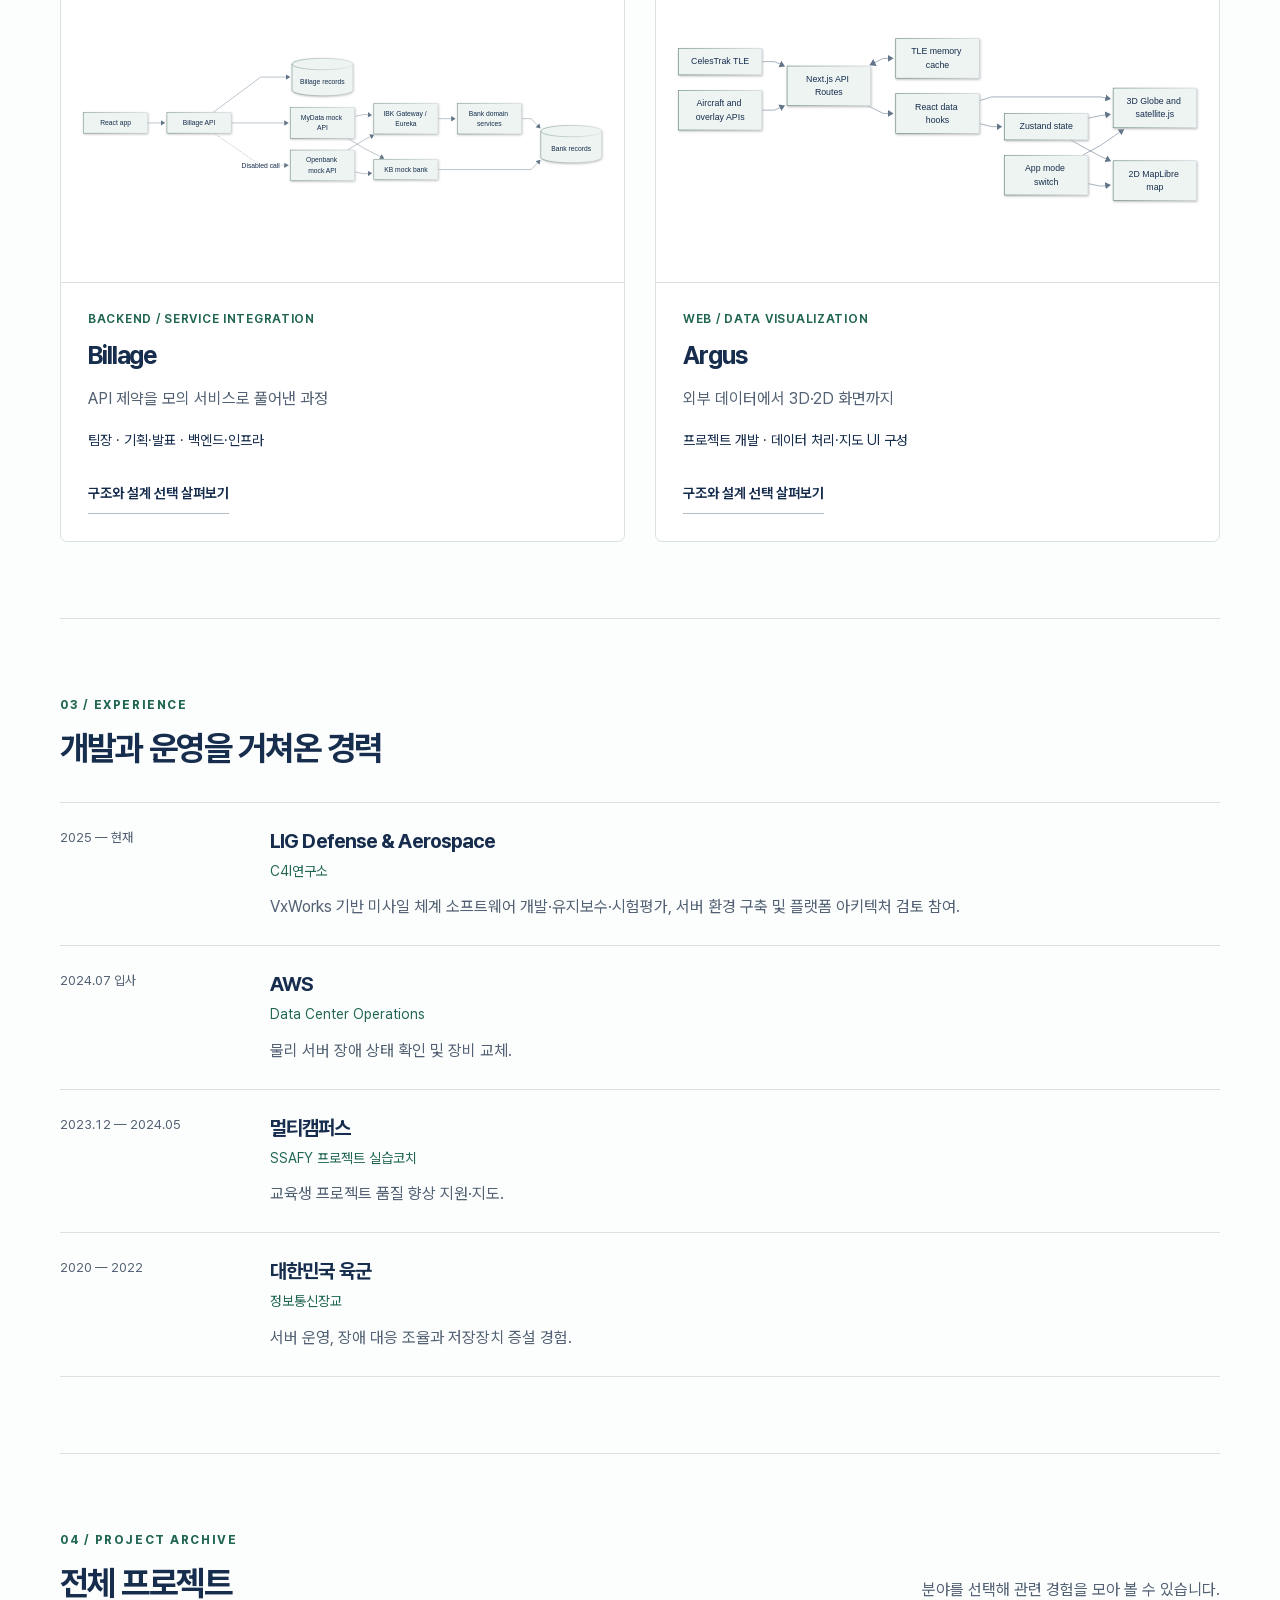
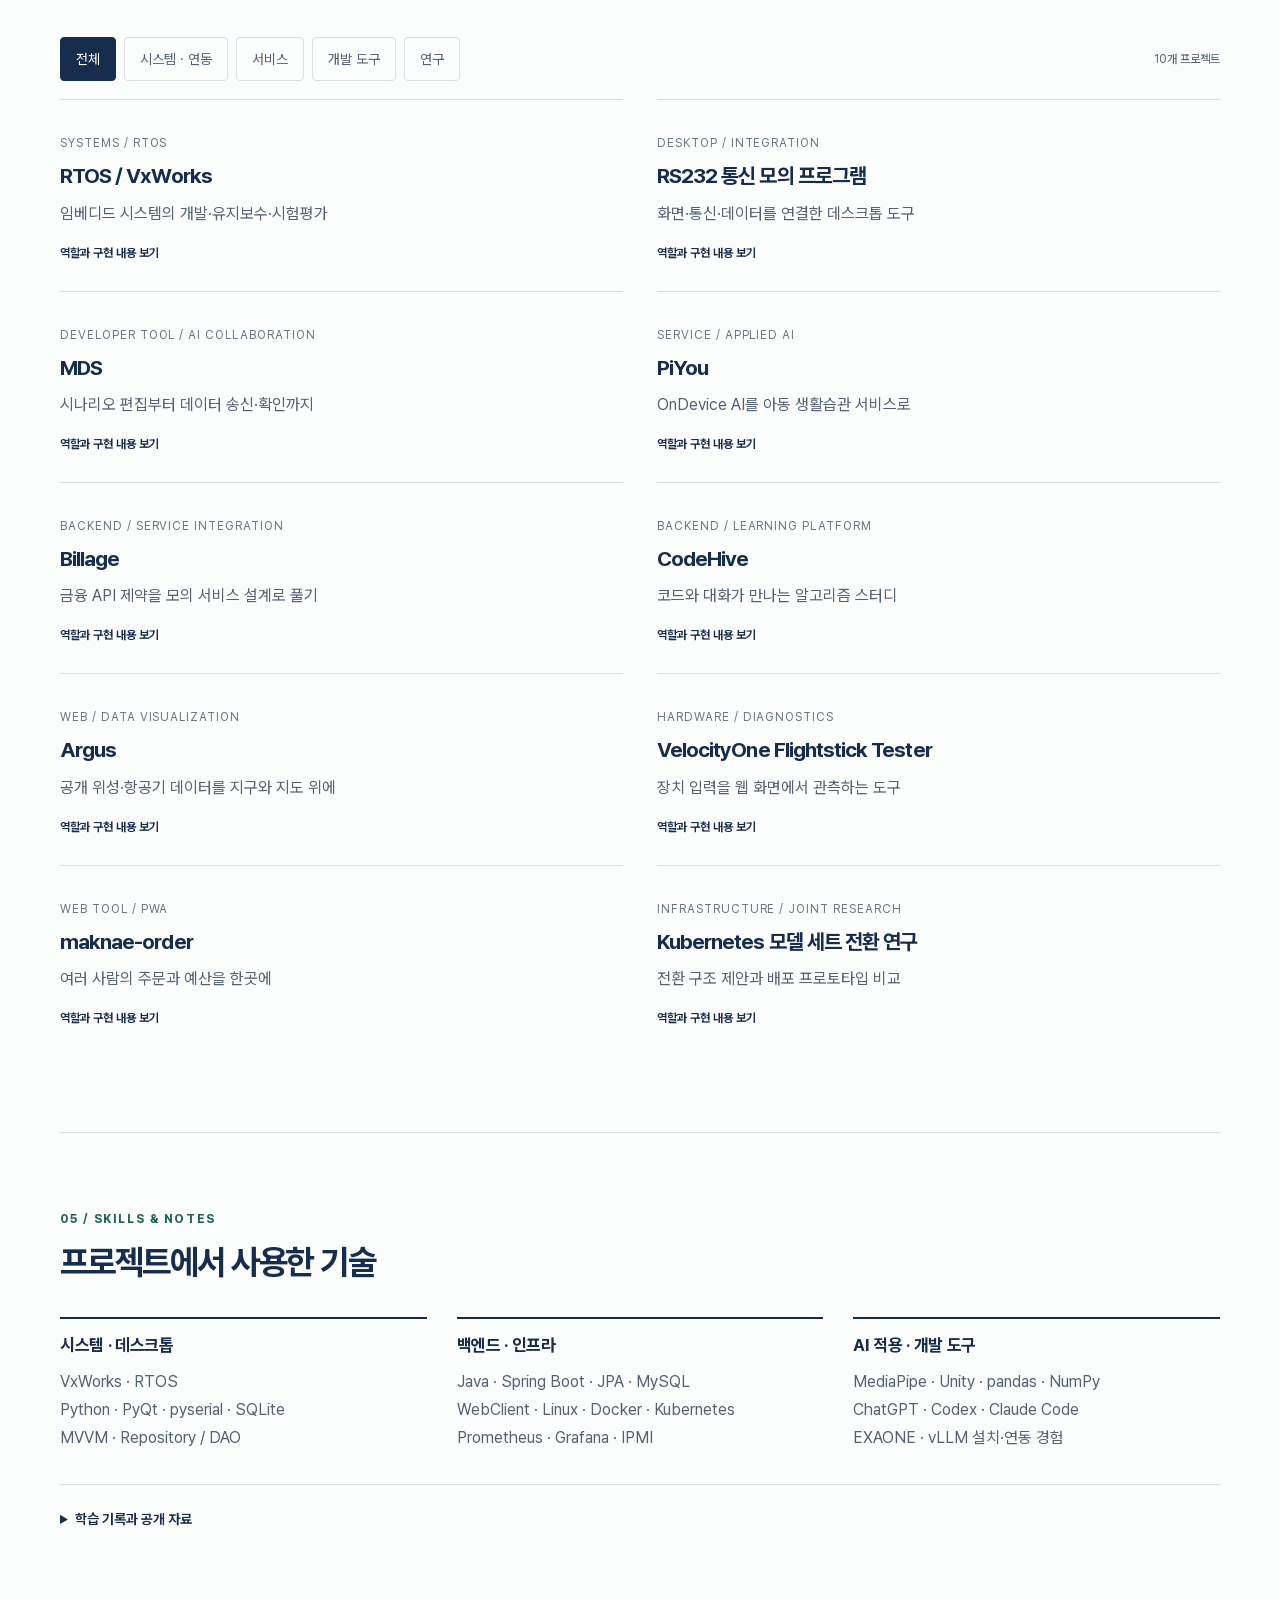
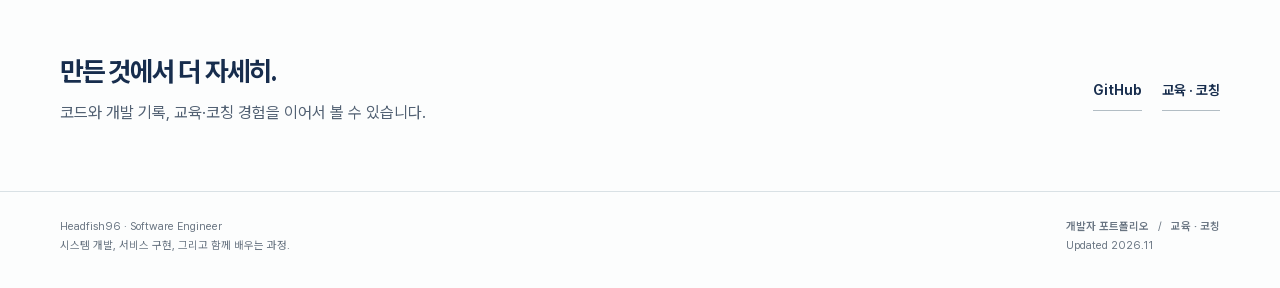
==== commit a7f3de20: "Add source-backed architecture case studies and refine portfolio design" ====
--- a/docs/developer.html
+++ b/docs/developer.html
@@ -9,10 +9,10 @@
 <header class="site-header"><div class="wrap header-inner"><a class="brand" href="developer.html">Headfish96<span class="brand-dot">.</span></a><nav class="main-nav" aria-label="포트폴리오 선택">
 <a href="developer.html" aria-current="page">개발자 포트폴리오</a>
 <a href="index.html" >교육 · 코칭</a>
-<a class="external" href="https://github.com/Headfish96">GitHub <img class="arrow" src="assets/arrow-up-right.svg" alt="" aria-hidden="true"></a></nav></div></header><main id="main"><div class="wrap"><section class="hero" aria-labelledby="intro-heading"><div><p class="eyebrow">Software Engineer / Systems · Backend · Tools</p><h1 id="intro-heading">소프트웨어를 만들고<br><span>시스템을 연결합니다.</span></h1><p class="lead">VxWorks 기반 실시간 제어 소프트웨어부터 장비 연동 도구, 백엔드 서비스까지 개발합니다. 현재 LIG Defense & Aerospace C4I연구소에서 근무하고 있습니다.</p><div class="hero-links"><a class="button" href="#selected">대표 작업 보기<img class="arrow" src="assets/arrow-up-right.svg" alt="" aria-hidden="true"></a><a class="text-link" href="https://github.com/Headfish96">GitHub</a><a class="text-link" href="https://coder-angrybird.tistory.com/">기술 블로그</a></div></div><aside class="hero-note" aria-label="주요 경험"><p>EXPERIENCE & RECOGNITION</p><div class="proof"><strong>RTOS / VxWorks</strong><span>미사일 체계 SW 개발 · 유지보수 · 시험평가</span></div><div class="proof"><strong>RS232 통신 모의 프로그램</strong><span>UI·아키텍처 설계 및 구현 · 저작권 등록</span></div><div class="proof"><strong>SSAFY 전국 1등</strong><span>PiYou · 자율 프로젝트 팀 수상</span></div></aside></section>
-<nav class="section-nav" aria-label="페이지 목차"><a href="#selected"><span class="number">01</span>대표 작업</a><a href="#experience"><span class="number">02</span>경력</a><a href="#archive"><span class="number">03</span>전체 프로젝트</a><a href="#skills"><span class="number">04</span>기술 · 기록</a><span class="meta">BUILD / INTEGRATE / EXPLAIN</span></nav>
-<section class="section" id="selected"><div class="section-head"><div><p class="eyebrow">01 / Selected work</p><h2>직접 개발하고, 설계한 작업</h2></div><p>실무 시스템과 연동 도구, 팀 서비스에서<br>맡은 역할과 구현 내용을 소개합니다.</p></div><div class="project-list"><article class="project-item" id="rtos"><span class="project-num">01</span><div><h3><a href="projects/rtos.html">RTOS / VxWorks <img class="arrow" src="assets/arrow-up-right.svg" alt="" aria-hidden="true"></a></h3><p class="summary">임베디드 시스템의 개발·유지보수·시험평가</p></div><div class="project-meta"><strong>미사일 체계 SW 개발 · 제어 SW 유지보수·시험평가</strong><span class="status">실무 개발 · 시험평가</span><ul class="tags" aria-label="사용 기술"><li>RTOS</li><li>VxWorks</li><li>Embedded Software</li><li>시험평가</li></ul></div></article><article class="project-item" id="serial-simulator"><span class="project-num">02</span><div><h3><a href="projects/serial-simulator.html">RS232 통신 모의 프로그램 <img class="arrow" src="assets/arrow-up-right.svg" alt="" aria-hidden="true"></a></h3><p class="summary">화면·통신·데이터를 연결한 데스크톱 도구</p></div><div class="project-meta"><strong>UX/UI · 소프트웨어 구조 설계 · 통신·데이터 처리 · 오류 분석</strong><span class="status">저작권 등록</span><ul class="tags" aria-label="사용 기술"><li>Python</li><li>PyQt5</li><li>MVVM</li><li>pyserial</li></ul></div></article><article class="project-item" id="mds"><span class="project-num">03</span><div><h3><a href="projects/mds.html">MDS <img class="arrow" src="assets/arrow-up-right.svg" alt="" aria-hidden="true"></a></h3><p class="summary">시나리오 편집부터 데이터 송신·확인까지</p></div><div class="project-meta"><strong>요구사항 구체화 · AI 구현 결과 확인 · 오류·사용 흐름 개선</strong><span class="status">AI 협업 · 개발 중</span><ul class="tags" aria-label="사용 기술"><li>시나리오 편집</li><li>데이터 송신</li><li>ChatGPT</li><li>Codex</li></ul></div></article></div><div class="showcase"><article class="showcase-card" id="piyou"><a class="showcase-media piyou" href="projects/piyou.html" aria-label="PiYou 상세 사례"><img src="assets/piyou.webp" alt="PiYou의 실제 모바일 앱 화면" loading="lazy"></a><div class="showcase-copy"><div class="kicker"><span>Service / Applied AI</span><span>SSAFY 전국 1등 · 팀 수상</span></div><h3><a href="projects/piyou.html">PiYou <img class="arrow" src="assets/arrow-up-right.svg" alt="" aria-hidden="true"></a></h3><p>OnDevice AI를 아동 생활습관 서비스로</p><p class="role">팀장 · 기획·발표 · 백엔드·AI</p></div></article><article class="showcase-card" id="billage"><a class="showcase-media billage" href="projects/billage.html" aria-label="Billage 상세 사례"><img src="assets/billage-home.webp" alt="Billage 거래 현황 화면" loading="lazy" width="270" height="550"><img src="assets/billage-contract.webp" alt="Billage 차용증 화면" loading="lazy" width="270" height="550"><img src="assets/billage-history.webp" alt="Billage 거래 내역 화면" loading="lazy" width="270" height="550"></a><div class="showcase-copy"><div class="kicker"><span>Backend / Service Integration</span><span>팀 프로젝트</span></div><h3><a href="projects/billage.html">Billage <img class="arrow" src="assets/arrow-up-right.svg" alt="" aria-hidden="true"></a></h3><p>금융 API 제약을 모의 서비스 설계로 풀기</p><p class="role">팀장 · 기획·발표 · 백엔드·인프라</p></div></article></div><a class="inline-more" href="projects/model-transition.html"><div><p>Kubernetes 모델 세트 전환 연구</p><span>한국통신학회 2026년 하계학술대회 · 공동 연구 · 공개 실험 아카이브</span></div><span>연구 사례 보기 <img class="arrow" src="assets/arrow-up-right.svg" alt="" aria-hidden="true"></span></a></section>
-<section class="section" id="experience"><div class="section-head"><div><p class="eyebrow">02 / Experience</p><h2>개발과 운영을 거쳐온 경력</h2></div></div><div class="experience-list"><article class="experience-item"><time>2025 — 현재</time><div><h3>LIG Defense & Aerospace</h3><p class="role">C4I연구소</p><p>VxWorks 기반 미사일 체계 소프트웨어 개발·유지보수·시험평가, 서버 환경 구축 및 플랫폼 아키텍처 검토 참여.</p></div></article><article class="experience-item"><time>2024.07 입사</time><div><h3>AWS</h3><p class="role">Data Center Operations</p><p>물리 서버 장애 상태 확인 및 장비 교체.</p></div></article><article class="experience-item"><time>2023.12 — 2024.05</time><div><h3>멀티캠퍼스</h3><p class="role">SSAFY 프로젝트 실습코치</p><p>교육생 프로젝트 품질 향상 지원·지도.</p></div></article><article class="experience-item"><time>2020 — 2022</time><div><h3>대한민국 육군</h3><p class="role">정보통신장교</p><p>서버 운영, 장애 대응 조율과 저장장치 증설 경험.</p></div></article></div></section>
-<section class="section" id="archive"><div class="section-head"><div><p class="eyebrow">03 / Project archive</p><h2>전체 프로젝트</h2></div><p>분야를 선택해 관련 경험을 모아 볼 수 있습니다.</p></div><div class="archive-top"><div class="filters" role="group" aria-label="프로젝트 분야"><button class="filter" type="button" data-filter="all" aria-pressed="true">전체</button><button class="filter" type="button" data-filter="systems" aria-pressed="false">시스템 · 연동</button><button class="filter" type="button" data-filter="services" aria-pressed="false">서비스</button><button class="filter" type="button" data-filter="tools" aria-pressed="false">개발 도구</button><button class="filter" type="button" data-filter="research" aria-pressed="false">연구</button></div><p class="result-count" aria-live="polite" data-result-count>10개 프로젝트</p></div><div class="archive-grid"><article class="archive-item" data-project-category="systems"><p class="category">Systems / RTOS</p><h3><a href="projects/rtos.html">RTOS / VxWorks <img class="arrow" src="assets/arrow-up-right.svg" alt="" aria-hidden="true"></a></h3><p>임베디드 시스템의 개발·유지보수·시험평가</p><a class="details-link" href="projects/rtos.html">역할과 구현 내용 보기</a></article><article class="archive-item" data-project-category="systems"><p class="category">Desktop / Integration</p><h3><a href="projects/serial-simulator.html">RS232 통신 모의 프로그램 <img class="arrow" src="assets/arrow-up-right.svg" alt="" aria-hidden="true"></a></h3><p>화면·통신·데이터를 연결한 데스크톱 도구</p><a class="details-link" href="projects/serial-simulator.html">역할과 구현 내용 보기</a></article><article class="archive-item" data-project-category="tools"><p class="category">Developer Tool / AI Collaboration</p><h3><a href="projects/mds.html">MDS <img class="arrow" src="assets/arrow-up-right.svg" alt="" aria-hidden="true"></a></h3><p>시나리오 편집부터 데이터 송신·확인까지</p><a class="details-link" href="projects/mds.html">역할과 구현 내용 보기</a></article><article class="archive-item" data-project-category="services"><p class="category">Service / Applied AI</p><h3><a href="projects/piyou.html">PiYou <img class="arrow" src="assets/arrow-up-right.svg" alt="" aria-hidden="true"></a></h3><p>OnDevice AI를 아동 생활습관 서비스로</p><a class="details-link" href="projects/piyou.html">역할과 구현 내용 보기</a></article><article class="archive-item" data-project-category="services"><p class="category">Backend / Service Integration</p><h3><a href="projects/billage.html">Billage <img class="arrow" src="assets/arrow-up-right.svg" alt="" aria-hidden="true"></a></h3><p>금융 API 제약을 모의 서비스 설계로 풀기</p><a class="details-link" href="projects/billage.html">역할과 구현 내용 보기</a></article><article class="archive-item" data-project-category="services"><p class="category">Backend / Learning Platform</p><h3><a href="projects/codehive.html">CodeHive <img class="arrow" src="assets/arrow-up-right.svg" alt="" aria-hidden="true"></a></h3><p>코드와 대화가 만나는 알고리즘 스터디</p><a class="details-link" href="projects/codehive.html">역할과 구현 내용 보기</a></article><article class="archive-item" data-project-category="tools"><p class="category">Web / Data Visualization</p><h3><a href="projects/argus.html">Argus <img class="arrow" src="assets/arrow-up-right.svg" alt="" aria-hidden="true"></a></h3><p>공개 위성·항공기 데이터를 지구와 지도 위에</p><a class="details-link" href="projects/argus.html">역할과 구현 내용 보기</a></article><article class="archive-item" data-project-category="systems"><p class="category">Hardware / Diagnostics</p><h3><a href="projects/flightstick.html">VelocityOne Flightstick Tester <img class="arrow" src="assets/arrow-up-right.svg" alt="" aria-hidden="true"></a></h3><p>장치 입력을 웹 화면에서 관측하는 도구</p><a class="details-link" href="projects/flightstick.html">역할과 구현 내용 보기</a></article><article class="archive-item" data-project-category="tools"><p class="category">Web Tool / PWA</p><h3><a href="projects/maknae.html">maknae-order <img class="arrow" src="assets/arrow-up-right.svg" alt="" aria-hidden="true"></a></h3><p>여러 사람의 주문과 예산을 한곳에</p><a class="details-link" href="projects/maknae.html">역할과 구현 내용 보기</a></article><article class="archive-item" data-project-category="research"><p class="category">Infrastructure / Joint Research</p><h3><a href="projects/model-transition.html">Kubernetes 모델 세트 전환 연구 <img class="arrow" src="assets/arrow-up-right.svg" alt="" aria-hidden="true"></a></h3><p>전환 구조 제안과 배포 프로토타입 비교</p><a class="details-link" href="projects/model-transition.html">역할과 구현 내용 보기</a></article></div></section>
-<section class="section" id="skills"><div class="section-head"><div><p class="eyebrow">04 / Skills & notes</p><h2>프로젝트에서 사용한 기술</h2></div></div><div class="skill-grid"><article class="skill-block"><h3>시스템 · 데스크톱</h3><p>VxWorks · RTOS<br>Python · PyQt · pyserial · SQLite<br>MVVM · Repository / DAO</p></article><article class="skill-block"><h3>백엔드 · 인프라</h3><p>Java · Spring Boot · JPA · MySQL<br>WebClient · Linux · Docker · Kubernetes<br>Prometheus · Grafana · IPMI</p></article><article class="skill-block"><h3>AI 적용 · 개발 도구</h3><p>MediaPipe · Unity · pandas · NumPy<br>ChatGPT · Codex · Claude Code<br>EXAONE · vLLM 설치·연동 경험</p></article></div><details class="learning"><summary>학습 기록과 공개 자료</summary><div class="learning-links"><a href="https://github.com/Headfish96/Algorithm">알고리즘</a><a href="https://github.com/Headfish96/CS-Study">CS 스터디</a><a href="https://github.com/Headfish96/Today-I-Learn">TIL</a><a href="https://github.com/Headfish96/Online-Judge">온라인 저지</a><a href="https://github.com/Headfish96/PY4E_Boostcourse">Python 실습</a><a href="https://github.com/Headfish96/Headfish96/blob/main/projects/quant-research.md">데이터 분석 연구</a></div></details></section>
-<section class="contact-strip"><div><h2>만든 것에서 더 자세히.</h2><p>코드와 개발 기록, 교육·코칭 경험을 이어서 볼 수 있습니다.</p></div><div class="contact-links"><a class="text-link" href="https://github.com/Headfish96">GitHub <img class="arrow" src="assets/arrow-up-right.svg" alt="" aria-hidden="true"></a><a class="text-link" href="index.html">교육 · 코칭 <img class="arrow" src="assets/arrow-up-right.svg" alt="" aria-hidden="true"></a></div></section></div></main><footer class="site-footer"><div class="wrap footer-inner"><p>Headfish96 · Software Engineer<br>시스템 개발, 서비스 구현, 그리고 함께 배우는 과정.</p><p><a href="developer.html">개발자 포트폴리오</a> &nbsp; / &nbsp; <a href="index.html">교육 · 코칭</a><br>Updated 2026.11</p></div></footer></body></html>+<a class="external" href="https://github.com/Headfish96">GitHub </a></nav></div></header><main id="main"><div class="wrap"><section class="engineering-hero" aria-labelledby="intro-heading"><div><p class="hero-identity">HEADFISH96 / SOFTWARE ENGINEER</p><h1 id="intro-heading">실시간 시스템부터<br><span>연결되는 서비스까지.</span></h1><p class="hero-subline">VxWorks 기반 체계 소프트웨어, 장비 연동 도구, 백엔드 서비스를 개발합니다. 코드의 동작과 설계 선택을 프로젝트별로 정리했습니다.</p><div class="hero-links"><a class="button" href="#selected">프로젝트 살펴보기</a><a class="text-link" href="https://github.com/Headfish96">GitHub</a><a class="text-link" href="https://coder-angrybird.tistory.com/">기술 블로그</a></div><div class="hero-tokens"><span>RTOS · VxWorks</span><span>Python · Java</span><span>Backend · Integration</span></div></div><a class="hero-diagram-link" href="projects/piyou.html#architecture"><img src="assets/architecture/piyou.svg" alt="PiYou의 API·예약 작업·데이터 저장·알림 연결 구조"><div><p class="eyebrow">Inside the project / PiYou</p><strong>기능을 만든 코드, 그 안의 구조.</strong><p>상태 갱신과 알림 발송이 어떻게 연결되는지 살펴보세요.</p></div></a></section><div class="credibility-strip"><div><strong>LIG Defense & Aerospace</strong><p>C4I연구소 · 2025–현재</p></div><div><strong>RS232 통신 모의 프로그램</strong><p>화면·구조 설계 및 구현 · 저작권 등록</p></div><div><strong>SSAFY 전국 1등</strong><p>PiYou · 자율 프로젝트 팀 수상</p></div></div>
+<nav class="section-nav" aria-label="페이지 목차"><a href="#selected"><span class="number">01</span>대표 작업</a><a href="#engineering"><span class="number">02</span>코드와 구조</a><a href="#experience"><span class="number">03</span>경력</a><a href="#archive"><span class="number">04</span>전체 프로젝트</a><a href="#skills"><span class="number">05</span>기술 · 기록</a><span class="meta">SYSTEMS / SERVICES / TOOLS</span></nav>
+<section class="section" id="selected"><div class="section-head"><div><p class="eyebrow">01 / Selected work</p><h2>직접 개발하고, 설계한 작업</h2></div><p>실무 시스템과 연동 도구, 팀 서비스에서<br>맡은 역할과 구현 내용을 소개합니다.</p></div><div class="project-list"><article class="project-item" id="rtos"><span class="project-num">01</span><div><h3><a href="projects/rtos.html">RTOS / VxWorks </a></h3><p class="summary">임베디드 시스템의 개발·유지보수·시험평가</p></div><div class="project-meta"><strong>미사일 체계 SW 개발 · 제어 SW 유지보수·시험평가</strong><span class="status">실무 개발 · 시험평가</span><ul class="tags" aria-label="사용 기술"><li>RTOS</li><li>VxWorks</li><li>Embedded Software</li><li>시험평가</li></ul></div></article><article class="project-item" id="serial-simulator"><span class="project-num">02</span><div><h3><a href="projects/serial-simulator.html">RS232 통신 모의 프로그램 </a></h3><p class="summary">화면·통신·데이터를 연결한 데스크톱 도구</p></div><div class="project-meta"><strong>UX/UI · 소프트웨어 구조 설계 · 통신·데이터 처리 · 오류 분석</strong><span class="status">저작권 등록</span><ul class="tags" aria-label="사용 기술"><li>Python</li><li>PyQt5</li><li>MVVM</li><li>pyserial</li></ul></div></article><article class="project-item" id="mds"><span class="project-num">03</span><div><h3><a href="projects/mds.html">MDS </a></h3><p class="summary">시나리오 편집부터 데이터 송신·확인까지</p></div><div class="project-meta"><strong>요구사항 구체화 · AI 구현 결과 확인 · 오류·사용 흐름 개선</strong><span class="status">AI 협업 · 개발 중</span><ul class="tags" aria-label="사용 기술"><li>시나리오 편집</li><li>데이터 송신</li><li>ChatGPT</li><li>Codex</li></ul></div></article></div><div class="showcase"><article class="showcase-card" id="piyou"><a class="showcase-media piyou" href="projects/piyou.html" aria-label="PiYou 상세 사례"><img src="assets/piyou.webp" alt="PiYou의 실제 모바일 앱 화면" loading="lazy"></a><div class="showcase-copy"><div class="kicker"><span>Service / Applied AI</span><span>SSAFY 전국 1등 · 팀 수상</span></div><h3><a href="projects/piyou.html">PiYou </a></h3><p>OnDevice AI를 아동 생활습관 서비스로</p><p class="role">팀장 · 기획·발표 · 백엔드·AI</p></div></article><article class="showcase-card" id="billage"><a class="showcase-media billage" href="projects/billage.html" aria-label="Billage 상세 사례"><img src="assets/billage-home.webp" alt="Billage 거래 현황 화면" loading="lazy" width="270" height="550"><img src="assets/billage-contract.webp" alt="Billage 차용증 화면" loading="lazy" width="270" height="550"><img src="assets/billage-history.webp" alt="Billage 거래 내역 화면" loading="lazy" width="270" height="550"></a><div class="showcase-copy"><div class="kicker"><span>Backend / Service Integration</span><span>팀 프로젝트</span></div><h3><a href="projects/billage.html">Billage </a></h3><p>금융 API 제약을 모의 서비스 설계로 풀기</p><p class="role">팀장 · 기획·발표 · 백엔드·인프라</p></div></article></div><a class="inline-more" href="projects/model-transition.html"><div><p>Kubernetes 모델 세트 전환 연구</p><span>한국통신학회 2026년 하계학술대회 · 공동 연구 · 공개 실험 아카이브</span></div><span>연구 사례 보기 </span></a></section>
+<section class="section" id="engineering"><div class="section-head"><div><p class="eyebrow">02 / Engineering case studies</p><h2>어떻게 연결되고, 왜 나눴는가</h2></div><p>구조도와 주요 동작 흐름에서<br>설계 선택과 실제 코드로 이어집니다.</p></div><div class="architecture-gallery"><article class="architecture-card"><a class="architecture-preview" href="projects/piyou.html#architecture" aria-label="PiYou 구조도 보기"><img src="assets/architecture/piyou.svg" alt="Spring API와 예약 작업이 도메인 서비스·JPA 저장소를 공유하고 FCM으로 알림을 보냅니다." loading="lazy"></a><div class="architecture-card-copy"><p class="eyebrow">Service / Applied AI</p><h3><a href="projects/piyou.html">PiYou</a></h3><p>요청 처리 · 상태 갱신 · 알림 발송</p><p class="role">팀장 · 기획·발표 · 백엔드·AI</p><a class="text-link" href="projects/piyou.html#architecture">구조와 설계 선택 살펴보기</a></div></article><article class="architecture-card"><a class="architecture-preview" href="projects/codehive.html#architecture" aria-label="CodeHive 구조도 보기"><img src="assets/architecture/codehive.svg" alt="React 화면은 Yjs로 공동 편집하고 Spring STOMP로 메시지와 실행 결과를 공유합니다." loading="lazy"></a><div class="architecture-card-copy"><p class="eyebrow">Backend / Learning Platform</p><h3><a href="projects/codehive.html">CodeHive</a></h3><p>공동 편집 · 실행기 분리 · 결과 공유</p><p class="role">기획·발표 · 백엔드</p><a class="text-link" href="projects/codehive.html#architecture">구조와 설계 선택 살펴보기</a></div></article><article class="architecture-card"><a class="architecture-preview" href="projects/billage.html#architecture" aria-label="Billage 구조도 보기"><img src="assets/architecture/billage.svg" alt="Billage에서 MyData를 거쳐 모의 은행 API를 조회합니다. Openbank 이체 호출의 비활성 상태도 표시했습니다." loading="lazy"></a><div class="architecture-card-copy"><p class="eyebrow">Backend / Service Integration</p><h3><a href="projects/billage.html">Billage</a></h3><p>API 제약을 모의 서비스로 풀어낸 과정</p><p class="role">팀장 · 기획·발표 · 백엔드·인프라</p><a class="text-link" href="projects/billage.html#architecture">구조와 설계 선택 살펴보기</a></div></article><article class="architecture-card"><a class="architecture-preview" href="projects/argus.html#architecture" aria-label="Argus 구조도 보기"><img src="assets/architecture/argus.svg" alt="Next.js API가 공개 데이터를 중계하고 React hooks와 Zustand 상태를 통해 3D·2D 화면을 갱신합니다." loading="lazy"></a><div class="architecture-card-copy"><p class="eyebrow">Web / Data Visualization</p><h3><a href="projects/argus.html">Argus</a></h3><p>외부 데이터에서 3D·2D 화면까지</p><p class="role">프로젝트 개발 · 데이터 처리·지도 UI 구성</p><a class="text-link" href="projects/argus.html#architecture">구조와 설계 선택 살펴보기</a></div></article></div></section><section class="section" id="experience"><div class="section-head"><div><p class="eyebrow">03 / Experience</p><h2>개발과 운영을 거쳐온 경력</h2></div></div><div class="experience-list"><article class="experience-item"><time>2025 — 현재</time><div><h3>LIG Defense & Aerospace</h3><p class="role">C4I연구소</p><p>VxWorks 기반 미사일 체계 소프트웨어 개발·유지보수·시험평가, 서버 환경 구축 및 플랫폼 아키텍처 검토 참여.</p></div></article><article class="experience-item"><time>2024.07 입사</time><div><h3>AWS</h3><p class="role">Data Center Operations</p><p>물리 서버 장애 상태 확인 및 장비 교체.</p></div></article><article class="experience-item"><time>2023.12 — 2024.05</time><div><h3>멀티캠퍼스</h3><p class="role">SSAFY 프로젝트 실습코치</p><p>교육생 프로젝트 품질 향상 지원·지도.</p></div></article><article class="experience-item"><time>2020 — 2022</time><div><h3>대한민국 육군</h3><p class="role">정보통신장교</p><p>서버 운영, 장애 대응 조율과 저장장치 증설 경험.</p></div></article></div></section>
+<section class="section" id="archive"><div class="section-head"><div><p class="eyebrow">04 / Project archive</p><h2>전체 프로젝트</h2></div><p>분야를 선택해 관련 경험을 모아 볼 수 있습니다.</p></div><div class="archive-top"><div class="filters" role="group" aria-label="프로젝트 분야"><button class="filter" type="button" data-filter="all" aria-pressed="true">전체</button><button class="filter" type="button" data-filter="systems" aria-pressed="false">시스템 · 연동</button><button class="filter" type="button" data-filter="services" aria-pressed="false">서비스</button><button class="filter" type="button" data-filter="tools" aria-pressed="false">개발 도구</button><button class="filter" type="button" data-filter="research" aria-pressed="false">연구</button></div><p class="result-count" aria-live="polite" data-result-count>10개 프로젝트</p></div><div class="archive-grid"><article class="archive-item" data-project-category="systems"><p class="category">Systems / RTOS</p><h3><a href="projects/rtos.html">RTOS / VxWorks </a></h3><p>임베디드 시스템의 개발·유지보수·시험평가</p><a class="details-link" href="projects/rtos.html">역할과 구현 내용 보기</a></article><article class="archive-item" data-project-category="systems"><p class="category">Desktop / Integration</p><h3><a href="projects/serial-simulator.html">RS232 통신 모의 프로그램 </a></h3><p>화면·통신·데이터를 연결한 데스크톱 도구</p><a class="details-link" href="projects/serial-simulator.html">역할과 구현 내용 보기</a></article><article class="archive-item" data-project-category="tools"><p class="category">Developer Tool / AI Collaboration</p><h3><a href="projects/mds.html">MDS </a></h3><p>시나리오 편집부터 데이터 송신·확인까지</p><a class="details-link" href="projects/mds.html">역할과 구현 내용 보기</a></article><article class="archive-item" data-project-category="services"><p class="category">Service / Applied AI</p><h3><a href="projects/piyou.html">PiYou </a></h3><p>OnDevice AI를 아동 생활습관 서비스로</p><a class="details-link" href="projects/piyou.html">역할과 구현 내용 보기</a></article><article class="archive-item" data-project-category="services"><p class="category">Backend / Service Integration</p><h3><a href="projects/billage.html">Billage </a></h3><p>금융 API 제약을 모의 서비스 설계로 풀기</p><a class="details-link" href="projects/billage.html">역할과 구현 내용 보기</a></article><article class="archive-item" data-project-category="services"><p class="category">Backend / Learning Platform</p><h3><a href="projects/codehive.html">CodeHive </a></h3><p>코드와 대화가 만나는 알고리즘 스터디</p><a class="details-link" href="projects/codehive.html">역할과 구현 내용 보기</a></article><article class="archive-item" data-project-category="tools"><p class="category">Web / Data Visualization</p><h3><a href="projects/argus.html">Argus </a></h3><p>공개 위성·항공기 데이터를 지구와 지도 위에</p><a class="details-link" href="projects/argus.html">역할과 구현 내용 보기</a></article><article class="archive-item" data-project-category="systems"><p class="category">Hardware / Diagnostics</p><h3><a href="projects/flightstick.html">VelocityOne Flightstick Tester </a></h3><p>장치 입력을 웹 화면에서 관측하는 도구</p><a class="details-link" href="projects/flightstick.html">역할과 구현 내용 보기</a></article><article class="archive-item" data-project-category="tools"><p class="category">Web Tool / PWA</p><h3><a href="projects/maknae.html">maknae-order </a></h3><p>여러 사람의 주문과 예산을 한곳에</p><a class="details-link" href="projects/maknae.html">역할과 구현 내용 보기</a></article><article class="archive-item" data-project-category="research"><p class="category">Infrastructure / Joint Research</p><h3><a href="projects/model-transition.html">Kubernetes 모델 세트 전환 연구 </a></h3><p>전환 구조 제안과 배포 프로토타입 비교</p><a class="details-link" href="projects/model-transition.html">역할과 구현 내용 보기</a></article></div></section>
+<section class="section" id="skills"><div class="section-head"><div><p class="eyebrow">05 / Skills & notes</p><h2>프로젝트에서 사용한 기술</h2></div></div><div class="skill-grid"><article class="skill-block"><h3>시스템 · 데스크톱</h3><p>VxWorks · RTOS<br>Python · PyQt · pyserial · SQLite<br>MVVM · Repository / DAO</p></article><article class="skill-block"><h3>백엔드 · 인프라</h3><p>Java · Spring Boot · JPA · MySQL<br>WebClient · Linux · Docker · Kubernetes<br>Prometheus · Grafana · IPMI</p></article><article class="skill-block"><h3>AI 적용 · 개발 도구</h3><p>MediaPipe · Unity · pandas · NumPy<br>ChatGPT · Codex · Claude Code<br>EXAONE · vLLM 설치·연동 경험</p></article></div><details class="learning"><summary>학습 기록과 공개 자료</summary><div class="learning-links"><a href="https://github.com/Headfish96/Algorithm">알고리즘</a><a href="https://github.com/Headfish96/CS-Study">CS 스터디</a><a href="https://github.com/Headfish96/Today-I-Learn">TIL</a><a href="https://github.com/Headfish96/Online-Judge">온라인 저지</a><a href="https://github.com/Headfish96/PY4E_Boostcourse">Python 실습</a><a href="https://github.com/Headfish96/Headfish96/blob/main/projects/quant-research.md">데이터 분석 연구</a></div></details></section>
+<section class="contact-strip"><div><h2>만든 것에서 더 자세히.</h2><p>코드와 개발 기록, 교육·코칭 경험을 이어서 볼 수 있습니다.</p></div><div class="contact-links"><a class="text-link" href="https://github.com/Headfish96">GitHub </a><a class="text-link" href="index.html">교육 · 코칭 </a></div></section></div></main><dialog class="diagram-dialog" aria-labelledby="diagram-dialog-title"><div class="dialog-header"><h2 class="dialog-title" id="diagram-dialog-title">아키텍처 확대</h2><button class="close" type="button" data-close-diagram aria-label="구조도 확대 닫기">닫기</button></div><p class="dialog-help">넓은 그림은 좌우로 스크롤해 확인할 수 있습니다.</p><div class="dialog-canvas"><img alt=""></div></dialog><footer class="site-footer"><div class="wrap footer-inner"><p>Headfish96 · Software Engineer<br>시스템 개발, 서비스 구현, 그리고 함께 배우는 과정.</p><p><a href="developer.html">개발자 포트폴리오</a> &nbsp; / &nbsp; <a href="index.html">교육 · 코칭</a><br>Updated 2026.11</p></div></footer></body></html>
--- a/docs/portfolio.css
+++ b/docs/portfolio.css
@@ -9,3 +9,509 @@
 
 .image-gallery{display:grid;grid-template-columns:repeat(3,minmax(0,1fr));gap:18px;max-width:760px;margin:auto}.image-gallery img{width:100%;max-height:460px;object-fit:contain}
 @media(max-width:760px){.image-gallery{gap:10px}.image-gallery img{max-height:300px}}
+
+/* Engineering case studies — shared with the original navy / mint direction. */
+:root{
+  --diagram-paper:#fff;
+  --diagram-line:#cbd8df;
+  --diagram-soft:#f4f8f8;
+  --signal:#235ce3;
+  --reading-width:72ch;
+}
+.eyebrow{font-size:12px;letter-spacing:.13em}
+.main-nav{font-size:14px}
+.section-head h2{font-size:34px;line-height:1.3}
+.section-head>p{font-size:16px;line-height:1.8}
+.project-item .summary,.showcase-copy p,.archive-item p,
+.experience-item p,.skill-block p,.focus-item p,.practice-list p,
+.mini-case p,.coach-proof p,.contact-strip p{font-size:16px}
+.project-meta strong,.showcase-copy .role,.experience-item .role,
+.text-link,.details-link,.schedule strong,.schedule li span{font-size:14px}
+.tags li,.status,.project-meta .status,.showcase-copy .kicker,
+.archive-item .category,.focus-item .label,.result-count,.note{font-size:12px}
+.filter{font-size:14px;min-height:44px;padding:8px 15px}
+.section-nav{font-size:14px;gap:28px}
+.case-meta dt{font-size:12px}
+.case-meta dd{font-size:15px;line-height:1.75}
+.case-section p{font-size:16px;max-width:var(--reading-width)}
+.case-aside .scope{font-size:13px}
+
+.engineering-hero{
+  display:grid;
+  grid-template-columns:minmax(0,1.02fr) minmax(0,1fr);
+  align-items:center;
+  gap:64px;
+  padding:66px 0 54px;
+}
+.engineering-hero>*,.architecture-gallery>*,.case-split-summary>*{min-width:0}
+.hero-identity{
+  display:flex;
+  align-items:center;
+  flex-wrap:wrap;
+  gap:8px 14px;
+  color:var(--accent);
+  font-size:13px;
+  font-weight:700;
+  letter-spacing:.055em;
+}
+.engineering-hero h1{
+  font-size:clamp(40px,4.1vw,59px);
+  line-height:1.17;
+  letter-spacing:-.055em;
+  font-weight:760;
+  margin:20px 0 23px;
+}
+.engineering-hero h1 span{color:var(--accent)}
+.hero-subline{
+  max-width:55ch;
+  font-size:17px;
+  line-height:1.85;
+  color:var(--muted);
+  letter-spacing:-.018em;
+}
+.hero-tokens{
+  display:flex;
+  flex-wrap:wrap;
+  gap:8px;
+  list-style:none;
+  margin:22px 0 0;
+  padding:0;
+  font-size:12px;
+  font-weight:600;
+  color:var(--muted);
+}
+.hero-tokens>*{
+  display:inline-flex;
+  align-items:center;
+  margin:0;
+  padding:5px 10px;
+  background:var(--soft);
+  border:1px solid var(--line);
+  border-radius:3px;
+}
+.hero-diagram-link{
+  display:block;
+  min-width:0;
+  overflow:hidden;
+  background:var(--diagram-paper);
+  border:1px solid var(--diagram-line);
+  border-radius:8px;
+  box-shadow:0 10px 34px rgba(23,45,77,.045);
+  transition:border-color .18s,box-shadow .18s;
+}
+.hero-diagram-link:hover{
+  border-color:#8da9c1;
+  box-shadow:0 12px 38px rgba(23,45,77,.075);
+  color:var(--ink);
+}
+.hero-diagram-link>img{
+  width:100%;
+  max-height:330px;
+  min-height:240px;
+  padding:20px;
+  object-fit:contain;
+  background:var(--diagram-paper);
+}
+.hero-diagram-link>p,.hero-diagram-link>div,
+.hero-diagram-link>figcaption{
+  margin:0;
+  padding:16px 22px;
+  border-top:1px solid var(--line);
+  background:var(--diagram-soft);
+  font-size:14px;
+  line-height:1.65;
+}
+.hero-diagram-link strong{color:var(--ink);font-weight:700}
+.hero-diagram-link small{
+  display:block;
+  margin-top:4px;
+  color:var(--muted);
+  font-size:12px;
+}
+.credibility-strip{
+  display:grid;
+  grid-template-columns:repeat(3,minmax(0,1fr));
+  gap:28px;
+  padding:24px 0 27px;
+  margin:0 0 18px;
+  border-top:1px solid var(--line);
+  border-bottom:1px solid var(--line);
+}
+.credibility-strip>*{min-width:0;padding-right:26px}
+.credibility-strip>*+*{padding-left:28px;border-left:1px solid var(--line)}
+.credibility-strip strong{
+  display:block;
+  color:var(--ink);
+  font-size:19px;
+  line-height:1.5;
+  font-weight:700;
+  letter-spacing:-.03em;
+}
+.credibility-strip p,.credibility-strip span{
+  display:block;
+  margin-top:5px;
+  font-size:14px;
+  line-height:1.75;
+  color:var(--muted);
+}
+
+.architecture-gallery{
+  display:grid;
+  grid-template-columns:repeat(2,minmax(0,1fr));
+  gap:30px;
+  margin-top:30px;
+}
+.architecture-card{
+  min-width:0;
+  display:flex;
+  flex-direction:column;
+  overflow:hidden;
+  background:var(--diagram-paper);
+  border:1px solid var(--line);
+  border-radius:7px;
+  transition:border-color .18s;
+}
+.architecture-card:hover{border-color:#a5b7c4}
+.architecture-preview{
+  display:flex;
+  justify-content:center;
+  align-items:center;
+  min-width:0;
+  aspect-ratio:1.73;
+  padding:18px;
+  background:var(--diagram-paper);
+  border-bottom:1px solid var(--line);
+  overflow:hidden;
+}
+.architecture-preview img{
+  width:100%;
+  height:100%;
+  min-width:0;
+  object-fit:contain;
+  object-position:center;
+}
+.architecture-card-copy{
+  display:flex;
+  flex-direction:column;
+  flex:1;
+  padding:25px 27px 27px;
+}
+.architecture-card-copy h3{font-size:25px;line-height:1.4;margin:8px 0 11px}
+.architecture-card-copy p{font-size:16px;line-height:1.85;color:var(--muted)}
+.architecture-card-copy .role{font-size:14px;color:var(--ink);margin-top:15px}
+.architecture-card-copy .category,.architecture-card-copy .eyebrow{
+  font-size:12px;
+  font-weight:650;
+  color:var(--accent);
+  letter-spacing:.06em;
+}
+.architecture-card-copy .card-links,.architecture-card-copy .links{
+  display:flex;
+  flex-wrap:wrap;
+  align-items:center;
+  gap:14px 23px;
+  margin-top:auto;
+  padding-top:22px;
+  font-size:14px;
+  font-weight:650;
+}
+.architecture-card-copy>a{align-self:flex-start;margin-top:20px;font-size:14px;font-weight:650}
+
+.case-nav{
+  display:flex;
+  flex-wrap:wrap;
+  align-items:center;
+  gap:10px 30px;
+  margin:0 0 42px;
+  padding:5px 0;
+  border-block:1px solid var(--line);
+  font-size:14px;
+  font-weight:600;
+}
+.case-nav a{display:inline-flex;align-items:center;min-height:44px;padding:8px 0}
+.case-split-summary{
+  display:grid;
+  grid-template-columns:repeat(2,minmax(0,1fr));
+  gap:50px;
+  margin:0 0 48px;
+}
+.case-split-summary h2{font-size:23px;line-height:1.45;margin-bottom:13px}
+.case-split-summary p{font-size:16px;line-height:1.9;color:var(--muted)}
+.architecture-section{
+  min-width:0;
+  margin:0 0 56px;
+  padding-top:8px;
+  scroll-margin-top:112px;
+}
+.architecture-heading{
+  display:flex;
+  justify-content:space-between;
+  align-items:flex-end;
+  gap:24px;
+  margin-bottom:20px;
+}
+.architecture-heading h2{font-size:28px;line-height:1.4;margin-top:8px}
+.architecture-heading p{font-size:16px;line-height:1.8;color:var(--muted);max-width:var(--reading-width)}
+.architecture-heading .eyebrow{font-size:12px;color:var(--accent)}
+.diagram-toolbar{
+  display:flex;
+  align-items:center;
+  flex-wrap:wrap;
+  justify-content:flex-end;
+  gap:8px;
+  flex-shrink:0;
+}
+.diagram-toolbar a,.diagram-toolbar button{
+  display:inline-flex;
+  align-items:center;
+  justify-content:center;
+  gap:6px;
+  min-height:42px;
+  padding:8px 13px;
+  border:1px solid var(--line);
+  border-radius:4px;
+  background:var(--paper);
+  color:var(--ink);
+  font:600 13px/1.4 Pretendard,-apple-system,BlinkMacSystemFont,sans-serif;
+  white-space:nowrap;
+}
+.diagram-toolbar a:hover,.diagram-toolbar button:hover{border-color:#8da9c1;background:var(--soft)}
+.diagram-surface{
+  width:100%;
+  margin:0;
+  overflow:auto;
+  overscroll-behavior-inline:contain;
+  scrollbar-width:thin;
+  scrollbar-color:#adbfc8 var(--soft);
+  padding:28px;
+  border:1px solid var(--diagram-line);
+  border-radius:6px;
+  background:var(--diagram-paper);
+}
+.diagram-surface img{
+  display:block;
+  width:100%;
+  height:auto;
+  max-height:none;
+  max-width:none;
+  object-fit:contain;
+  margin:auto;
+}
+.architecture-caption{
+  max-width:var(--reading-width);
+  margin:16px 0 0;
+  font-size:14px;
+  line-height:1.85;
+  color:var(--muted);
+}
+.architecture-caption strong{color:var(--ink)}
+.decision-list{display:grid;gap:0;margin:0 0 35px;padding:0;list-style:none}
+.decision-item{margin:0;padding:25px 0;border-top:1px solid var(--line)}
+.decision-item h3{font-size:21px;line-height:1.5;margin-bottom:12px}
+.decision-item p{font-size:16px;line-height:1.9;color:var(--muted);max-width:var(--reading-width)}
+.decision-item p+p{margin-top:12px}
+.decision-item .tradeoff{
+  padding:12px 16px;
+  margin-top:16px;
+  border-left:3px solid #8baea0;
+  background:var(--soft);
+  color:var(--muted);
+  font-size:14px;
+}
+.flow-list,.flow-list ol{list-style:none;padding:0;margin:0;counter-reset:flow}
+.flow-list li{
+  position:relative;
+  margin:0;
+  padding:4px 0 23px 44px;
+  counter-increment:flow;
+  font-size:16px;
+  color:var(--muted);
+  line-height:1.85;
+}
+.flow-list li::before{
+  content:counter(flow,decimal-leading-zero);
+  position:absolute;
+  left:0;
+  top:4px;
+  font-size:12px;
+  font-weight:700;
+  line-height:2.4;
+  font-variant-numeric:tabular-nums;
+  color:var(--accent);
+}
+.flow-list li+li{border-top:1px solid var(--line);padding-top:20px}
+.flow-list li+li::before{top:20px}
+.flow-list strong{display:block;font-size:17px;color:var(--ink);margin-bottom:5px}
+.flow-list p{font-size:16px;line-height:1.85}
+.source-list{list-style:none;padding:0;margin:0;display:grid;gap:0}
+.source-list li{min-width:0;margin:0;padding:18px 0;border-top:1px solid var(--line)}
+.source-list a{display:inline-block;color:var(--ink);font-size:15px;font-weight:650;line-height:1.6}
+.source-list a:hover{color:var(--signal)}
+.source-list small,.source-list .path,.source-list code{
+  display:block;
+  margin-top:5px;
+  font:12px/1.8 ui-monospace,SFMono-Regular,Menlo,Consolas,monospace;
+  color:var(--muted);
+  overflow-wrap:anywhere;
+  word-break:break-word;
+}
+.source-list p{font-size:14px;color:var(--muted);line-height:1.8;margin-top:7px}
+.review-note{
+  padding:19px 22px;
+  margin-top:28px;
+  background:var(--soft);
+  border:1px solid var(--line);
+  border-radius:4px;
+  color:var(--muted);
+  font-size:14px;
+  line-height:1.85;
+}
+.review-note strong{color:var(--ink)}
+.review-note p+p{margin-top:8px}
+
+.diagram-dialog{
+  width:calc(100vw - 64px);
+  max-width:1600px;
+  max-height:calc(100dvh - 64px);
+  padding:20px;
+  overflow:auto;
+  border:1px solid #9fadb7;
+  border-radius:8px;
+  background:var(--diagram-paper);
+  color:var(--ink);
+  box-shadow:0 25px 100px #08182733;
+  overscroll-behavior:contain;
+}
+.diagram-dialog::backdrop{background:rgba(11,25,40,.68);backdrop-filter:blur(3px)}
+.diagram-dialog .close{
+  position:sticky;
+  top:0;
+  right:0;
+  z-index:2;
+  display:block;
+  margin:0 0 20px auto;
+  min-height:44px;
+  padding:8px 18px;
+  border:1px solid var(--line);
+  border-radius:4px;
+  background:var(--diagram-paper);
+  color:var(--ink);
+  font-size:14px;
+  font-weight:650;
+}
+.diagram-dialog .close:hover{background:var(--soft);border-color:#8da9c1}
+.diagram-dialog img{display:block;width:max(100%,1100px);max-width:none;height:auto;max-height:none;margin:0}
+.diagram-dialog .dialog-title{font-size:18px;line-height:1.5;margin-bottom:16px}
+
+@media(min-width:1500px){
+  .engineering-hero{padding-top:80px;padding-bottom:62px;gap:72px}
+}
+@media(max-width:1000px){
+  .engineering-hero{gap:35px;grid-template-columns:1fr 1fr;padding-top:52px}
+  .engineering-hero h1{font-size:44px}
+  .hero-subline{font-size:16px}
+  .hero-diagram-link>img{padding:15px;min-height:210px}
+  .credibility-strip{gap:20px}
+  .credibility-strip>*{padding-right:0}
+  .credibility-strip>*+*{padding-left:20px}
+  .credibility-strip strong{font-size:17px}
+  .architecture-gallery{gap:24px}
+  .architecture-card-copy{padding:22px}
+  .architecture-heading{align-items:flex-start;flex-direction:column;gap:16px}
+  .diagram-toolbar{justify-content:flex-start}
+}
+@media(max-width:760px){
+  .main-nav{font-size:13px;gap:3px;flex-wrap:wrap}
+  .main-nav>a{padding:7px 9px}
+  .main-nav .external{padding-left:10px}
+  .section-nav{font-size:13px;gap:19px}
+  .section-head h2{font-size:28px}
+  .section-head>p{font-size:16px}
+  .project-meta strong{display:block;font-size:14px;font-weight:500;line-height:1.75;margin:5px 0 8px}
+  .project-item .summary,.archive-item p,.experience-item p,
+  .case-section p,.coach-body>p,.focus-item p,.practice-list p,
+  .mini-case p,.showcase-copy p{font-size:16px}
+  .project-meta .tags{display:flex;margin-top:10px}
+  .project-meta .status{font-size:12px}
+  .filter{font-size:13px;padding:8px 11px}
+  .case-meta dd{font-size:14px}
+  .engineering-hero{
+    grid-template-columns:1fr;
+    gap:30px;
+    padding:40px 0 34px;
+  }
+  .engineering-hero h1{font-size:clamp(36px,9.8vw,48px);line-height:1.2;margin:18px 0 20px}
+  .hero-identity{font-size:12px;gap:7px 11px}
+  .hero-subline{font-size:16px;line-height:1.9}
+  .hero-tokens{margin-top:18px;gap:6px}
+  .hero-tokens>*{padding:4px 8px}
+  .hero-diagram-link{border-radius:5px}
+  .hero-diagram-link>img{min-height:190px;max-height:300px;padding:15px}
+  .hero-diagram-link>p,.hero-diagram-link>div,.hero-diagram-link>figcaption{padding:14px 17px;font-size:14px}
+  .credibility-strip{grid-template-columns:1fr;gap:0;padding:4px 0;margin-bottom:14px}
+  .credibility-strip>*{padding:17px 0}
+  .credibility-strip>*+*{padding-left:0;border-left:0;border-top:1px solid var(--line)}
+  .credibility-strip strong{font-size:17px}
+  .credibility-strip p,.credibility-strip span{font-size:14px;margin-top:2px}
+  .architecture-gallery{grid-template-columns:1fr;gap:24px;margin-top:26px}
+  .architecture-preview{aspect-ratio:1.65;padding:13px}
+  .architecture-card-copy{padding:21px}
+  .architecture-card-copy h3{font-size:24px;margin-top:7px}
+  .architecture-card-copy p{font-size:16px}
+  .architecture-card-copy .role{font-size:14px}
+  .architecture-card-copy .card-links,.architecture-card-copy .links{gap:12px 20px;padding-top:18px}
+  .case-nav{gap:0 22px;margin-bottom:29px;font-size:13px;padding:3px 0}
+  .case-split-summary{grid-template-columns:1fr;gap:28px;margin-bottom:36px}
+  .case-split-summary h2{font-size:22px;margin-bottom:10px}
+  .case-split-summary p{font-size:16px}
+  .architecture-section{margin-bottom:40px;scroll-margin-top:125px}
+  .architecture-heading h2{font-size:25px}
+  .architecture-heading p{font-size:16px}
+  .diagram-toolbar{gap:7px}
+  .diagram-toolbar a,.diagram-toolbar button{min-height:44px;padding:8px 12px;font-size:13px}
+  .diagram-surface{padding:18px 16px;border-radius:4px}
+  .diagram-surface img{width:100%;min-width:0}
+  .architecture-caption{font-size:14px;margin-top:14px}
+  .decision-item{padding:22px 0}
+  .decision-item h3{font-size:20px}
+  .decision-item .tradeoff{padding:11px 14px;font-size:14px}
+  .flow-list li{padding-left:35px;font-size:16px}
+  .source-list a{font-size:15px}
+  .source-list small,.source-list .path,.source-list code{font-size:12px}
+  .review-note{padding:17px 18px;font-size:14px}
+  .diagram-dialog{width:calc(100vw - 20px);max-height:calc(100dvh - 28px);padding:14px;border-radius:5px}
+  .diagram-dialog img{width:1100px}
+  .diagram-dialog .close{margin-bottom:14px}
+}
+@media(prefers-reduced-motion:reduce){
+  .hero-diagram-link,.architecture-card{transition:none}
+}
+@media print{
+  .engineering-hero{display:block;padding:12px 0 24px}
+  .engineering-hero h1{font-size:30pt}
+  .hero-diagram-link{margin-top:20px;max-width:650px;box-shadow:none}
+  .hero-diagram-link>img{min-height:0;max-height:260px}
+  .hero-tokens,.case-nav,.diagram-toolbar,.diagram-dialog{display:none!important}
+  .credibility-strip{grid-template-columns:repeat(3,1fr);gap:18px}
+  .architecture-gallery{gap:20px}
+  .architecture-card,.architecture-section,.decision-item{break-inside:avoid}
+  .architecture-section{margin-bottom:30px}
+  .diagram-surface{overflow:visible;padding:16px}
+  .diagram-surface img{width:100%;min-width:0;max-width:100%}
+  .architecture-caption,.review-note{font-size:10pt}
+  .case-split-summary{gap:28px}
+}
+
+/* Preserve natural diagram proportions without stretching tall graphs. */
+.diagram-surface img{max-height:580px;object-fit:contain}
+.architecture-section figure{margin:0}
+.dialog-header{display:flex;justify-content:space-between;align-items:center;gap:24px;position:sticky;top:0;background:#fff;z-index:2}
+.dialog-header .close{position:static;flex-shrink:0;margin:0}
+.dialog-help{font-size:14px;color:var(--muted);margin:10px 0 20px}
+.dialog-canvas{overflow:auto;max-height:75vh}
+.source-list a{display:flex;justify-content:space-between;gap:14px;align-items:baseline}
+.source-list span{font-size:12px;white-space:nowrap;color:var(--muted)}
+.source-list code{overflow-wrap:anywhere}
+.source-version{font-size:14px!important;color:var(--muted)}
+.teaching-architecture{margin:80px 0 60px}
+@media(max-width:760px){.diagram-surface img{max-height:620px}.dialog-canvas{max-height:70vh}.teaching-architecture{margin:56px 0 40px}}
